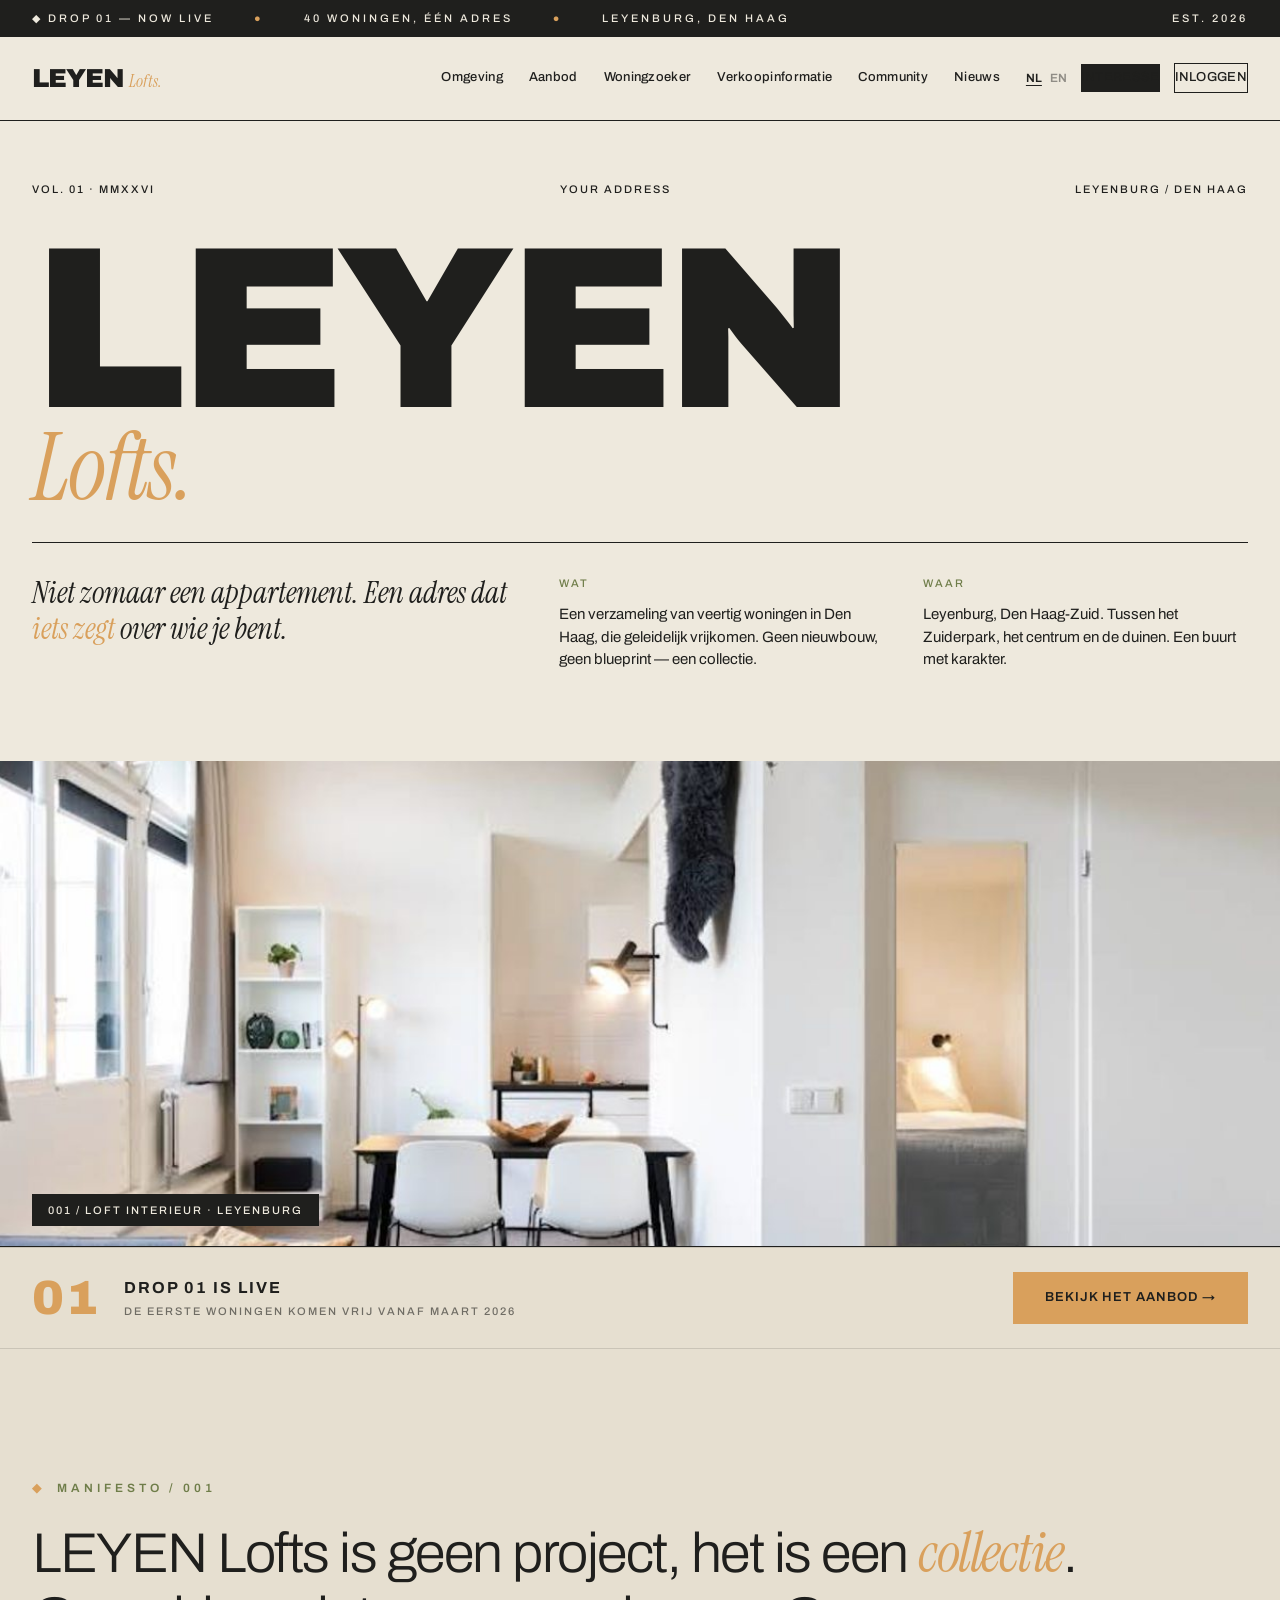
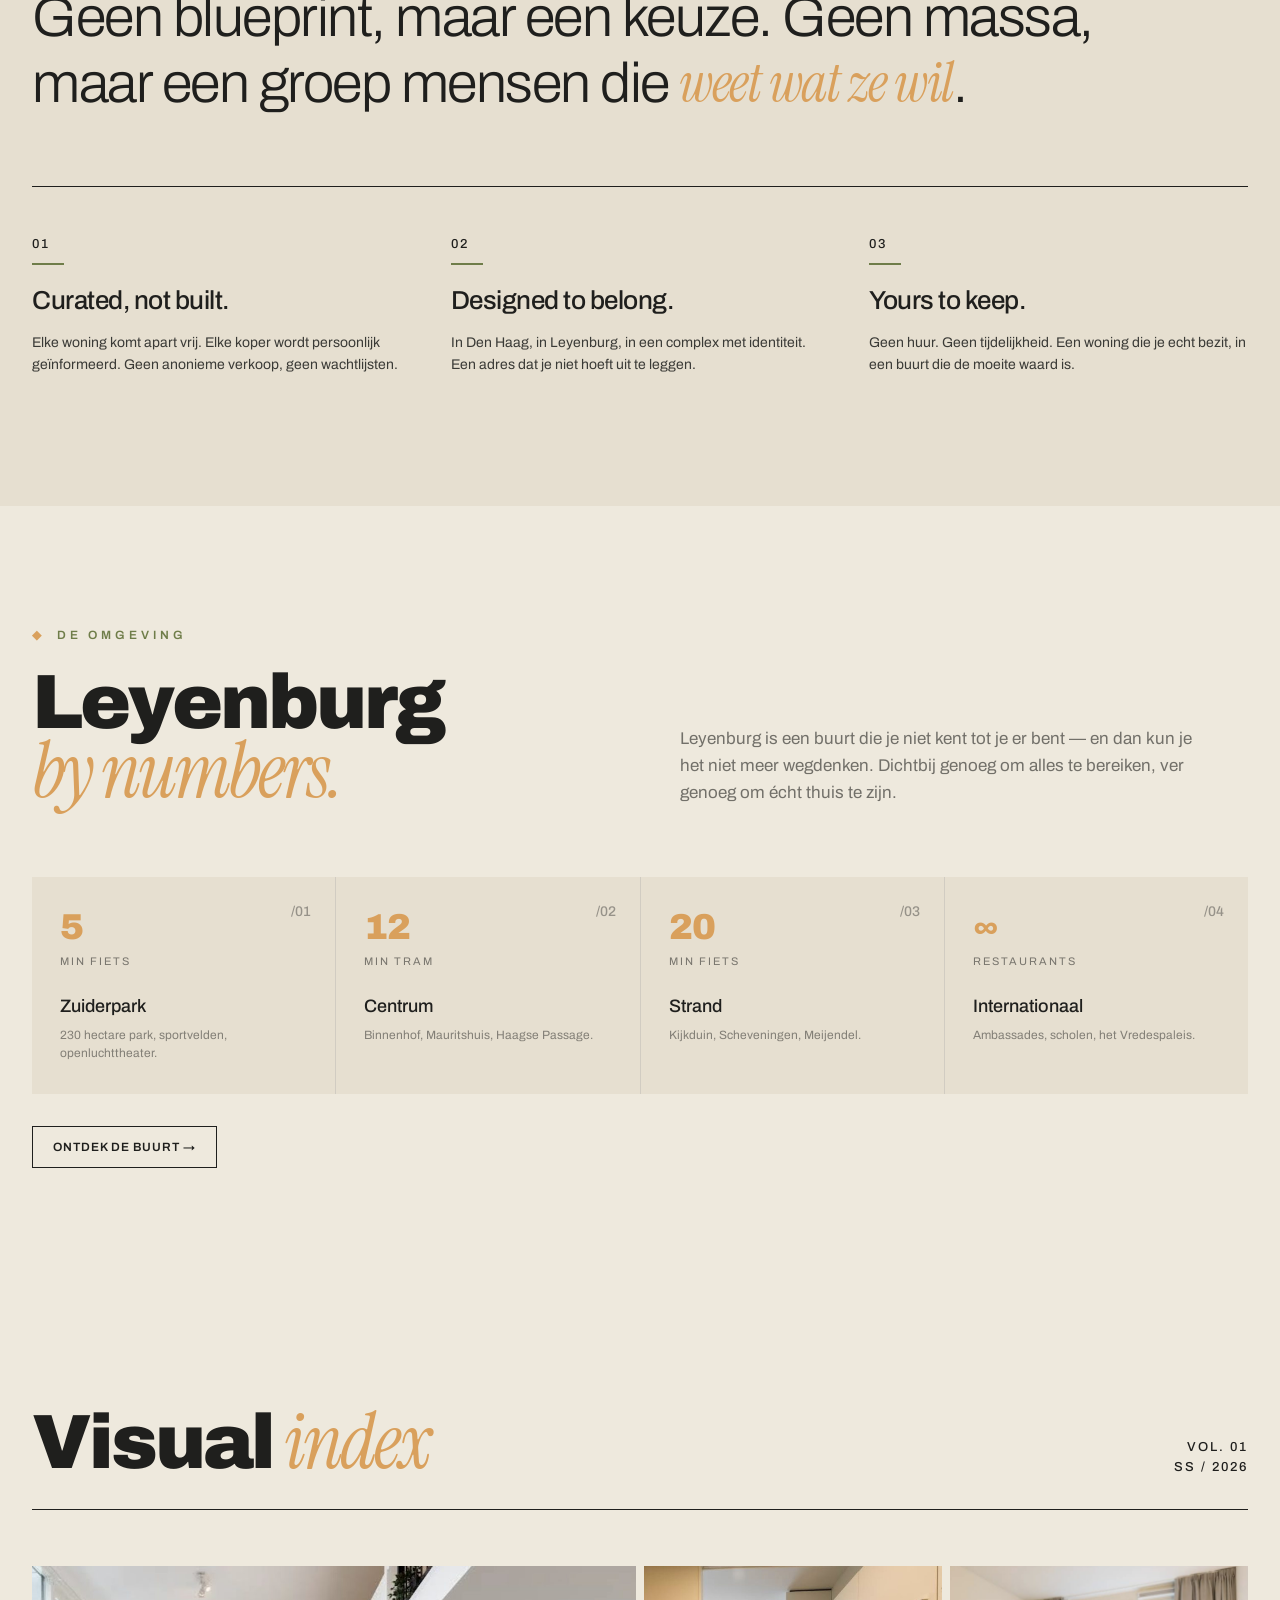
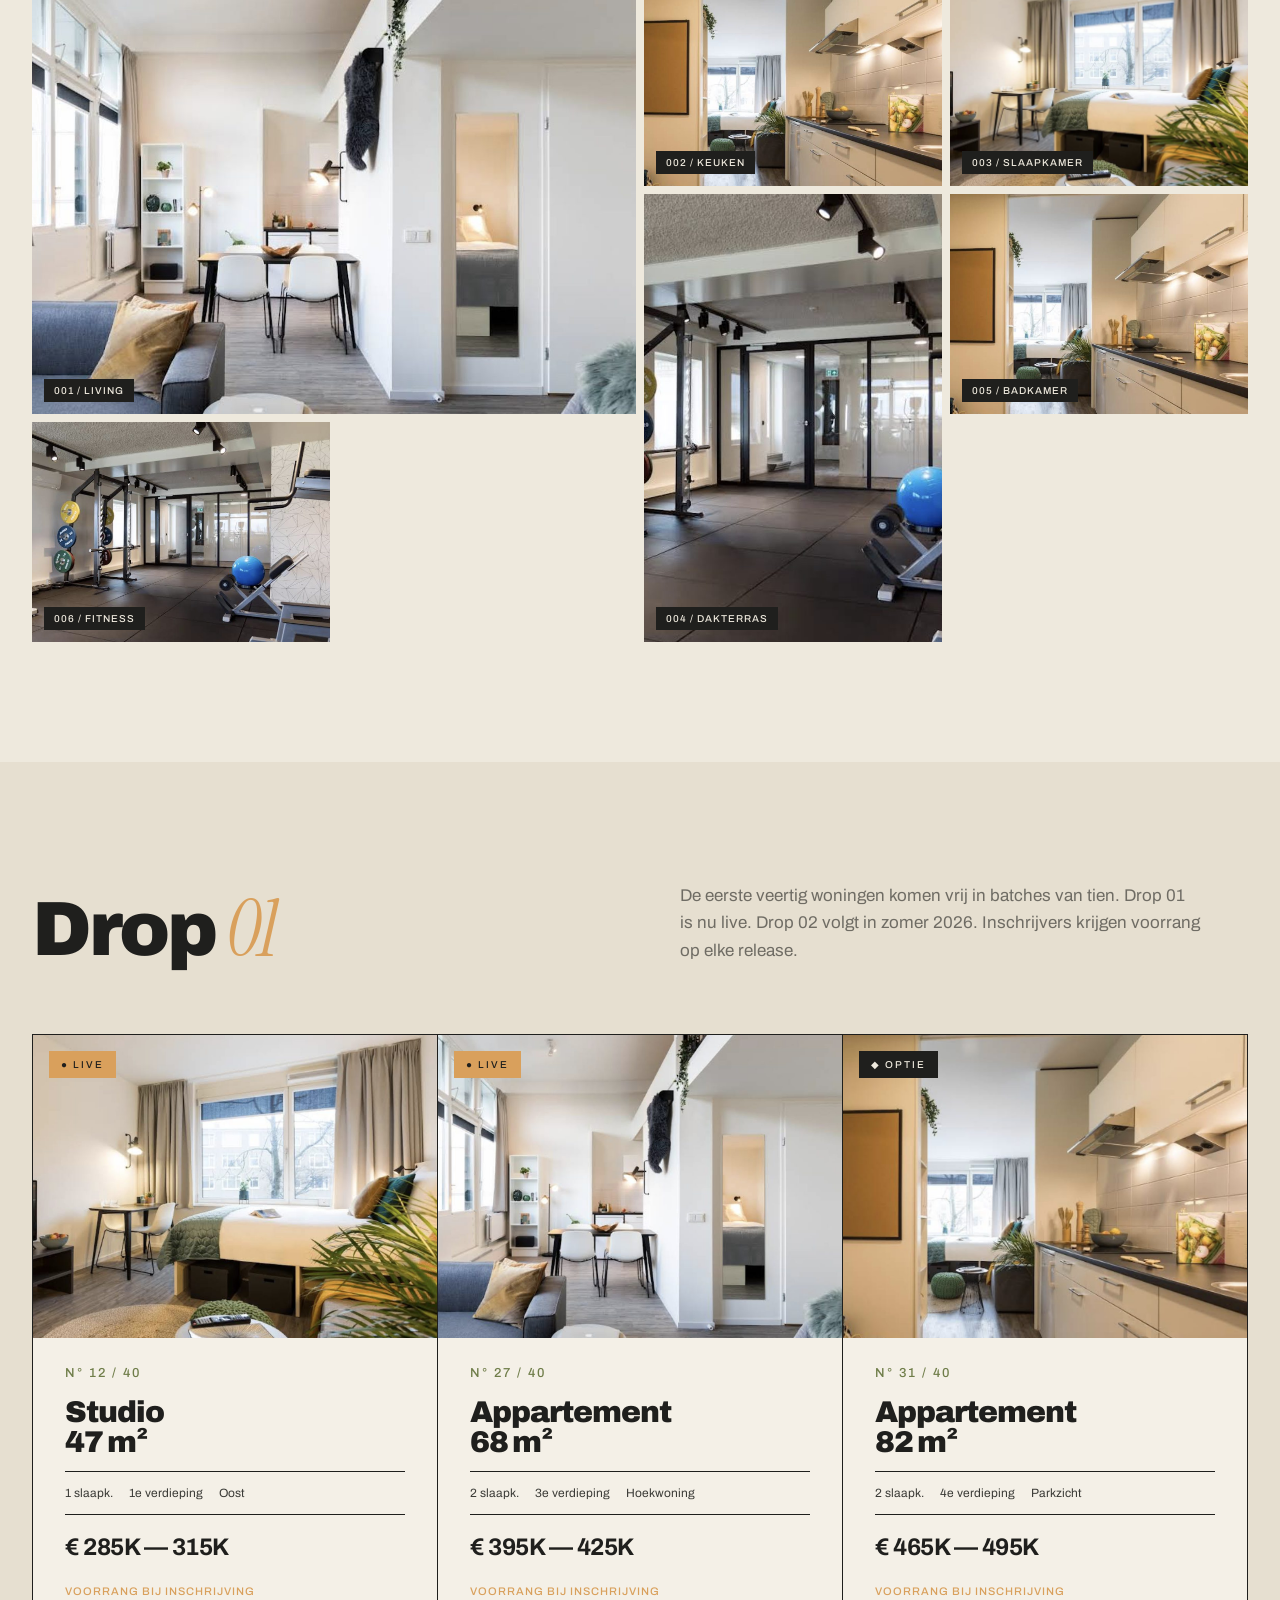
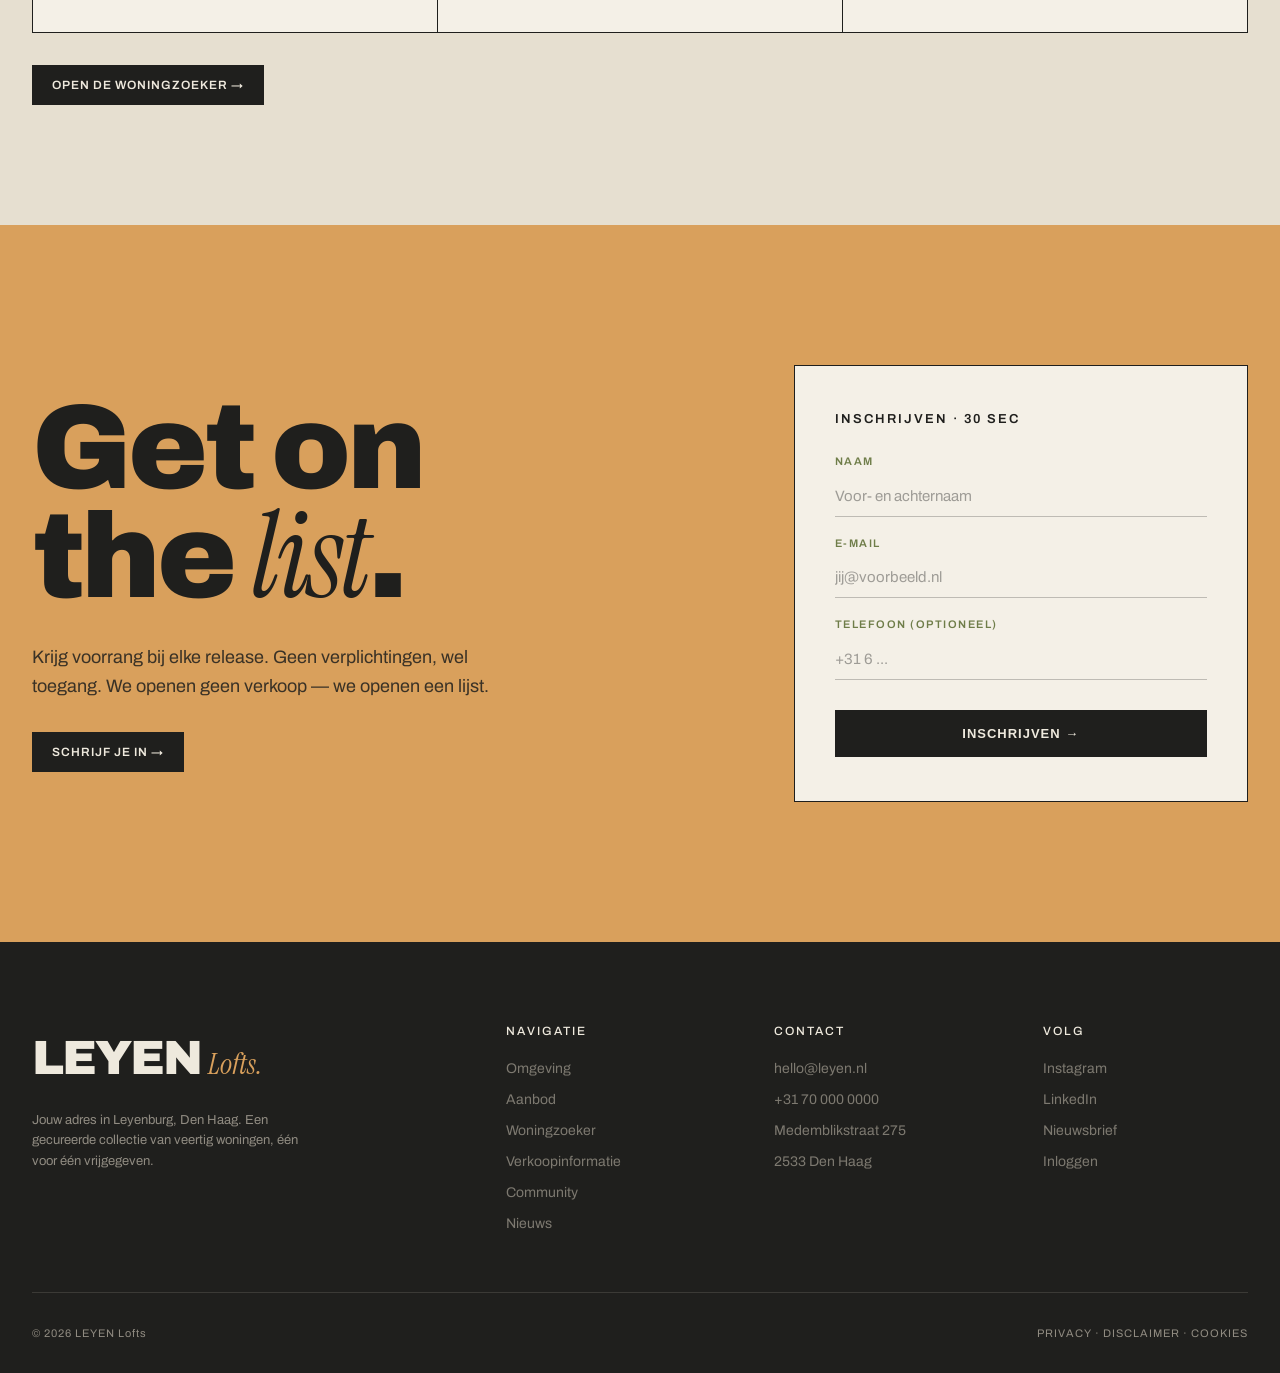
==== index.html @ c1970852 "Bouw LEYEN Lofts site: aparte pagina's + nieuwe menubalk - Menubalk: Omgeving, Aanbod, Woningzoeker," ====
<!DOCTYPE html>
<html lang="nl">
<head>
<meta charset="UTF-8">
<meta name="viewport" content="width=device-width, initial-scale=1.0">
<title>LEYEN Lofts — Your Address · Leyenburg, Den Haag</title>
<meta name="description" content="LEYEN Lofts — een gecureerde collectie van veertig woningen in Leyenburg, Den Haag. Drop voor drop vrijgegeven. Schrijf je in voor voorrang.">
<link rel="preconnect" href="https://fonts.googleapis.com">
<link rel="preconnect" href="https://fonts.gstatic.com" crossorigin>
<link href="https://fonts.googleapis.com/css2?family=Archivo:wght@300;400;500;700;900&family=Instrument+Serif:ital@0;1&display=swap" rel="stylesheet">
<link rel="stylesheet" href="assets/style.css">
</head>
<body>

<div class="ticker">
  <div class="ticker-marquee">
    <span>◆ DROP 01 — NOW LIVE</span>
    <span class="ticker-dot">●</span>
    <span>40 WONINGEN, ÉÉN ADRES</span>
    <span class="ticker-dot">●</span>
    <span>LEYENBURG, DEN HAAG</span>
  </div>
  <div class="ticker-marquee">
    <span>EST. 2026</span>
  </div>
</div>

<nav>
  <a class="logo" href="index.html">LEYEN<span class="logo-lofts">Lofts.</span></a>
  <button class="nav-toggle" aria-label="Menu openen"><span></span><span></span><span></span></button>
  <div class="nav-links">
    <a href="omgeving.html" data-page="omgeving.html">Omgeving</a>
    <a href="aanbod.html" data-page="aanbod.html">Aanbod</a>
    <a href="woningzoeker.html" data-page="woningzoeker.html">Woningzoeker</a>
    <a href="verkoopinformatie.html" data-page="verkoopinformatie.html">Verkoopinformatie</a>
    <a href="community.html" data-page="community.html">Community</a>
    <a href="nieuws.html" data-page="nieuws.html">Nieuws</a>
    <div class="nav-actions">
      <div class="lang"><span class="active">NL</span><span>EN</span></div>
      <a class="cta-nav" href="interesse.html">Interesse</a>
      <a class="btn-outline" href="inloggen.html">Inloggen</a>
    </div>
  </div>
</nav>

<section class="hero">
  <div class="hero-meta-top">
    <span>VOL. 01 · MMXXVI</span>
    <span>YOUR ADDRESS</span>
    <span>LEYENBURG / DEN HAAG</span>
  </div>
  <h1 class="hero-title">LEYEN<span class="hero-lofts">Lofts.</span></h1>
  <div class="hero-bottom">
    <div class="hero-statement">
      Niet zomaar een appartement. Een adres dat <em>iets zegt</em> over wie je bent.
    </div>
    <div class="hero-info">
      <h4>Wat</h4>
      <p>Een verzameling van veertig woningen in Den Haag, die geleidelijk vrijkomen. Geen nieuwbouw, geen blueprint — een collectie.</p>
    </div>
    <div class="hero-info">
      <h4>Waar</h4>
      <p>Leyenburg, Den Haag-Zuid. Tussen het Zuiderpark, het centrum en de duinen. Een buurt met karakter.</p>
    </div>
  </div>
</section>

<div class="hero-strip img-living">
  <div class="hero-strip-label">001 / Loft interieur · Leyenburg</div>
</div>

<div class="release-bar">
  <div class="release-bar-left">
    <div class="release-num">01</div>
    <div class="release-text">
      <strong>Drop 01 is live</strong>
      <span>De eerste woningen komen vrij vanaf maart 2026</span>
    </div>
  </div>
  <a class="btn-rust" href="aanbod.html">Bekijk het aanbod →</a>
</div>

<section class="manifesto" id="manifesto">
  <div class="eyebrow">Manifesto / 001</div>
  <h2 class="manifesto-text">
    LEYEN Lofts is geen project, het is een <em>collectie</em>. Geen blueprint, maar een keuze. Geen massa, maar een groep mensen die <em>weet wat ze wil</em>.
  </h2>
  <div class="manifesto-pillars">
    <div>
      <div class="pillar-num">01</div>
      <h3 class="pillar-title">Curated, not built.</h3>
      <p class="pillar-desc">Elke woning komt apart vrij. Elke koper wordt persoonlijk geïnformeerd. Geen anonieme verkoop, geen wachtlijsten.</p>
    </div>
    <div>
      <div class="pillar-num">02</div>
      <h3 class="pillar-title">Designed to belong.</h3>
      <p class="pillar-desc">In Den Haag, in Leyenburg, in een complex met identiteit. Een adres dat je niet hoeft uit te leggen.</p>
    </div>
    <div>
      <div class="pillar-num">03</div>
      <h3 class="pillar-title">Yours to keep.</h3>
      <p class="pillar-desc">Geen huur. Geen tijdelijkheid. Een woning die je echt bezit, in een buurt die de moeite waard is.</p>
    </div>
  </div>
</section>

<section class="section section-sand" id="omgeving-teaser">
  <div class="section-header-2">
    <div>
      <div class="eyebrow">De omgeving</div>
      <h2 class="section-title">Leyenburg<br><em>by numbers.</em></h2>
    </div>
    <p class="lead">
      Leyenburg is een buurt die je niet kent tot je er bent — en dan kun je het niet meer wegdenken. Dichtbij genoeg om alles te bereiken, ver genoeg om écht thuis te zijn.
    </p>
  </div>
  <div class="map-grid">
    <div class="map-cell">
      <div class="map-cell-num">/01</div>
      <div class="map-cell-dist">5</div>
      <div class="map-cell-unit">min fiets</div>
      <div class="map-cell-title">Zuiderpark</div>
      <div class="map-cell-desc">230 hectare park, sportvelden, openluchttheater.</div>
    </div>
    <div class="map-cell">
      <div class="map-cell-num">/02</div>
      <div class="map-cell-dist">12</div>
      <div class="map-cell-unit">min tram</div>
      <div class="map-cell-title">Centrum</div>
      <div class="map-cell-desc">Binnenhof, Mauritshuis, Haagse Passage.</div>
    </div>
    <div class="map-cell">
      <div class="map-cell-num">/03</div>
      <div class="map-cell-dist">20</div>
      <div class="map-cell-unit">min fiets</div>
      <div class="map-cell-title">Strand</div>
      <div class="map-cell-desc">Kijkduin, Scheveningen, Meijendel.</div>
    </div>
    <div class="map-cell">
      <div class="map-cell-num">/04</div>
      <div class="map-cell-dist">∞</div>
      <div class="map-cell-unit">restaurants</div>
      <div class="map-cell-title">Internationaal</div>
      <div class="map-cell-desc">Ambassades, scholen, het Vredespaleis.</div>
    </div>
  </div>
  <p style="margin-top:32px;"><a class="btn-outline" href="omgeving.html">Ontdek de buurt →</a></p>
</section>

<section class="section section-sand" id="gallery">
  <div class="gallery-header">
    <h2 class="section-title">Visual <em>index</em></h2>
    <div class="gallery-meta">VOL. 01<br>SS / 2026</div>
  </div>
  <div class="gallery-grid">
    <div class="gallery-item large-h img-living">
      <div class="gallery-item-label">001 / living</div>
    </div>
    <div class="gallery-item img-kitchen">
      <div class="gallery-item-label">002 / keuken</div>
    </div>
    <div class="gallery-item img-bedroom">
      <div class="gallery-item-label">003 / slaapkamer</div>
    </div>
    <div class="gallery-item large-v img-rooftop">
      <div class="gallery-item-label">004 / dakterras</div>
    </div>
    <div class="gallery-item img-bathroom">
      <div class="gallery-item-label">005 / badkamer</div>
    </div>
    <div class="gallery-item img-gym">
      <div class="gallery-item-label">006 / fitness</div>
    </div>
  </div>
</section>

<section class="section section-bone" id="aanbod-teaser">
  <div class="section-header-2">
    <h2 class="section-title">Drop <em>01</em></h2>
    <p class="lead">
      De eerste veertig woningen komen vrij in batches van tien. Drop 01 is nu live. Drop 02 volgt in zomer 2026. Inschrijvers krijgen voorrang op elke release.
    </p>
  </div>
  <div class="drops-grid">
    <a class="drop-card" href="aanbod.html">
      <div class="drop-image img-studio">
        <div class="drop-badge live">● LIVE</div>
      </div>
      <div class="drop-num">N° 12 / 40</div>
      <h3 class="drop-title">Studio<br>47 m²</h3>
      <div class="drop-meta">
        <span>1 slaapk.</span>
        <span>1e verdieping</span>
        <span>Oost</span>
      </div>
      <div class="drop-price">€ 285K — 315K</div>
      <div class="drop-price-note">Voorrang bij inschrijving</div>
    </a>
    <a class="drop-card" href="aanbod.html">
      <div class="drop-image img-living2">
        <div class="drop-badge live">● LIVE</div>
      </div>
      <div class="drop-num">N° 27 / 40</div>
      <h3 class="drop-title">Appartement<br>68 m²</h3>
      <div class="drop-meta">
        <span>2 slaapk.</span>
        <span>3e verdieping</span>
        <span>Hoekwoning</span>
      </div>
      <div class="drop-price">€ 395K — 425K</div>
      <div class="drop-price-note">Voorrang bij inschrijving</div>
    </a>
    <a class="drop-card" href="aanbod.html">
      <div class="drop-image img-kitchen">
        <div class="drop-badge">◆ OPTIE</div>
      </div>
      <div class="drop-num">N° 31 / 40</div>
      <h3 class="drop-title">Appartement<br>82 m²</h3>
      <div class="drop-meta">
        <span>2 slaapk.</span>
        <span>4e verdieping</span>
        <span>Parkzicht</span>
      </div>
      <div class="drop-price">€ 465K — 495K</div>
      <div class="drop-price-note">Voorrang bij inschrijving</div>
    </a>
  </div>
  <p style="margin-top:32px;"><a class="btn-ink" href="woningzoeker.html">Open de woningzoeker →</a></p>
</section>

<section class="cta-section" id="interesse">
  <div class="cta-grid">
    <div>
      <h2>Get on<br>the <em>list</em>.</h2>
      <p>Krijg voorrang bij elke release. Geen verplichtingen, wel toegang. We openen geen verkoop — we openen een lijst.</p>
      <a class="btn-ink" href="interesse.html">Schrijf je in →</a>
    </div>
    <div class="form-card">
      <h3>Inschrijven · 30 sec</h3>
      <form data-demo data-success="Bedankt — je staat op de lijst. We nemen contact op bij de eerstvolgende drop.">
        <div class="field"><label>Naam</label><input type="text" placeholder="Voor- en achternaam" required></div>
        <div class="field"><label>E-mail</label><input type="email" placeholder="jij@voorbeeld.nl" required></div>
        <div class="field"><label>Telefoon (optioneel)</label><input type="tel" placeholder="+31 6 ..."></div>
        <button type="submit">Inschrijven →</button>
        <div class="form-msg"></div>
      </form>
    </div>
  </div>
</section>

<footer>
  <div class="footer-grid">
    <div>
      <a class="footer-logo" href="index.html">LEYEN<span class="footer-lofts">Lofts.</span></a>
      <p class="footer-tagline">Jouw adres in Leyenburg, Den Haag. Een gecureerde collectie van veertig woningen, één voor één vrijgegeven.</p>
    </div>
    <div class="footer-col">
      <h4>Navigatie</h4>
      <a href="omgeving.html">Omgeving</a>
      <a href="aanbod.html">Aanbod</a>
      <a href="woningzoeker.html">Woningzoeker</a>
      <a href="verkoopinformatie.html">Verkoopinformatie</a>
      <a href="community.html">Community</a>
      <a href="nieuws.html">Nieuws</a>
    </div>
    <div class="footer-col">
      <h4>Contact</h4>
      <a href="mailto:hello@leyen.nl">hello@leyen.nl</a>
      <a href="tel:+31700000000">+31 70 000 0000</a>
      <a href="#">Medemblikstraat 275</a>
      <a href="#">2533 Den Haag</a>
    </div>
    <div class="footer-col">
      <h4>Volg</h4>
      <a href="#">Instagram</a>
      <a href="#">LinkedIn</a>
      <a href="interesse.html">Nieuwsbrief</a>
      <a href="inloggen.html">Inloggen</a>
    </div>
  </div>
  <div class="footer-bottom">
    <span>© 2026 LEYEN Lofts</span>
    <span>PRIVACY · DISCLAIMER · COOKIES</span>
  </div>
</footer>

<script src="assets/script.js"></script>
</body>
</html>
---- assets/style.css ----
/* =========================================================
   LEYEN Lofts — Huisstijl / Design System
   Editorial property brand · Den Haag, Leyenburg
   ========================================================= */

:root {
  --sand: #EEE9DD;        /* gebroken wit, hoofd-achtergrond */
  --sand-deep: #DCD4C4;
  --bone: #E6DFD0;        /* warm gebroken wit, afwisselende secties */
  --ink: #1F1F1D;
  --ink-soft: #3A3A36;
  --panel: #F4F0E7;       /* lichtste, kaarten */
  --line: rgba(31, 31, 29, 0.14);
  --line-light: rgba(220, 212, 196, 0.15);
  --muted: rgba(31, 31, 29, 0.60);
  --ochre: #8B7A5C;
  --rust: #D9A05C;        /* Anchor oranje */
  --green: #6F7D49;       /* extra kleur voor diepte */
  --display: 'Archivo', sans-serif;
  --serif: 'Instrument Serif', Georgia, serif;

  /* Foto's — echte bestanden, gedeeld over alle pagina's */
  --p-living: url('img/living.jpg');
  --p-kitchen: url('img/kitchen.jpg');
  --p-bed: url('img/bed.jpg');
  --p-gym: url('img/gym.jpg');
  --p-facade: url('img/facade.jpg');
  --p-rooftop: url('img/rooftop.jpg');
  --p-bathroom: url('img/bathroom.jpg');
  --p-studio: url('img/studio.jpg');
  --p-living2: url('img/living2.jpg');
}

/* Foto-helpers (semantisch benoemd → 1 plek om te wisselen) */
.img-living { background-image: var(--p-living); }
.img-kitchen { background-image: var(--p-kitchen); }
.img-bed, .img-bedroom { background-image: var(--p-bed); }
.img-gym { background-image: var(--p-gym); }
.img-facade { background-image: var(--p-facade); }
.img-rooftop { background-image: var(--p-rooftop); }
.img-bathroom { background-image: var(--p-bathroom); }
.img-studio { background-image: var(--p-studio); }
.img-living2 { background-image: var(--p-living2); }

* { margin: 0; padding: 0; box-sizing: border-box; }

html { scroll-behavior: smooth; }

body {
  font-family: var(--display);
  background: var(--sand);
  color: var(--ink);
  font-weight: 400;
  line-height: 1.5;
  -webkit-font-smoothing: antialiased;
}

img { max-width: 100%; display: block; }
a { color: inherit; }

.wrap { max-width: 1440px; margin: 0 auto; }

/* Lofts. accent in serif italic roest */
.logo-lofts { font-family: var(--serif); font-style: italic; font-weight: 400; color: var(--rust); font-size: 0.66em; margin-left: 5px; letter-spacing: 0; }
.hero-lofts { display: block; font-family: var(--serif); font-style: italic; font-weight: 400; color: var(--rust); font-size: 0.40em; letter-spacing: -2px; line-height: 0.9; margin-top: -0.02em; }
.footer-lofts { font-family: var(--serif); font-style: italic; font-weight: 400; color: var(--rust); font-size: 0.6em; margin-left: 7px; letter-spacing: 0; }

/* =========================================================
   TICKER
   ========================================================= */
.ticker {
  background: var(--ink); color: var(--sand);
  padding: 10px 32px; font-size: 11px; letter-spacing: 3px;
  display: flex; justify-content: space-between; text-transform: uppercase; font-weight: 500;
}
.ticker-marquee { display: flex; gap: 40px; }
.ticker-marquee span { white-space: nowrap; }
.ticker-dot { color: var(--rust); }

/* =========================================================
   NAV
   ========================================================= */
nav {
  background: var(--sand); padding: 22px 32px;
  display: flex; justify-content: space-between; align-items: center;
  border-bottom: 1px solid var(--ink);
  position: sticky; top: 0; z-index: 100;
}
.logo { font-family: var(--display); font-size: 26px; font-weight: 900; letter-spacing: -1px; text-decoration: none; color: var(--ink); }
.nav-links { display: flex; gap: 26px; align-items: center; }
.nav-links a { color: var(--ink); text-decoration: none; font-size: 13px; font-weight: 500; letter-spacing: 0.3px; position: relative; padding: 4px 0; }
.nav-links a:hover { color: var(--rust); }
.nav-links a.active { color: var(--rust); }
.nav-links a.active::after { content: ''; position: absolute; left: 0; right: 0; bottom: -2px; height: 2px; background: var(--rust); }

.nav-actions { display: flex; gap: 14px; align-items: center; }
.lang { display: flex; gap: 8px; font-size: 12px; font-weight: 600; }
.lang span { cursor: pointer; opacity: 0.45; }
.lang span.active { opacity: 1; text-decoration: underline; text-underline-offset: 3px; }

.btn-ink, .cta-nav {
  background: var(--ink); color: var(--sand);
  padding: 11px 20px; font-size: 12px; font-weight: 600;
  border: none; cursor: pointer; letter-spacing: 1px; text-transform: uppercase;
  text-decoration: none; display: inline-block; transition: background 0.25s, color 0.25s;
}
.btn-ink:hover, .cta-nav:hover { background: var(--rust); color: var(--ink); }
.btn-outline {
  background: transparent; color: var(--ink);
  padding: 11px 20px; font-size: 12px; font-weight: 600;
  border: 1px solid var(--ink); cursor: pointer; letter-spacing: 1px; text-transform: uppercase;
  text-decoration: none; display: inline-block; transition: all 0.25s;
}
.btn-outline:hover { background: var(--ink); color: var(--sand); }
.btn-rust {
  background: var(--rust); color: var(--ink);
  padding: 16px 32px; font-size: 13px; font-weight: 600;
  border: none; cursor: pointer; letter-spacing: 1px; text-transform: uppercase;
  text-decoration: none; display: inline-block; transition: all 0.25s;
}
.btn-rust:hover { background: var(--ink); color: var(--rust); }

/* hamburger */
.nav-toggle { display: none; background: none; border: none; cursor: pointer; flex-direction: column; gap: 5px; padding: 6px; }
.nav-toggle span { width: 24px; height: 2px; background: var(--ink); display: block; transition: 0.3s; }

/* =========================================================
   PAGE HERO (binnenpagina's)
   ========================================================= */
.page-hero {
  background: var(--sand); padding: 80px 32px 64px;
  border-bottom: 1px solid var(--ink);
}
.page-hero-meta {
  display: flex; gap: 24px; flex-wrap: wrap;
  font-size: 11px; letter-spacing: 2px; text-transform: uppercase;
  margin-bottom: 28px; font-weight: 500; color: var(--green);
}
.page-hero h1 {
  font-family: var(--display); font-weight: 900;
  font-size: clamp(56px, 9vw, 132px); line-height: 0.88; letter-spacing: -3px;
}
.page-hero h1 em { font-family: var(--serif); font-style: italic; font-weight: 400; color: var(--rust); letter-spacing: -1px; }
.page-hero-intro {
  font-family: var(--serif); font-size: clamp(20px, 2.6vw, 30px); font-style: italic;
  line-height: 1.3; max-width: 640px; margin-top: 28px; color: var(--ink-soft);
}

/* Section helpers */
.section { padding: 120px 32px; }
.section-sand { background: var(--sand); }
.section-bone { background: var(--bone); }
.section-ink { background: var(--ink); color: var(--sand); }
.section-rust { background: var(--rust); color: var(--ink); }
.eyebrow {
  font-size: 12px; letter-spacing: 4px; text-transform: uppercase;
  margin-bottom: 24px; font-weight: 600; color: var(--green);
}
.eyebrow::before { content: '◆'; color: var(--rust); margin-right: 12px; }
.section-title {
  font-family: var(--display); font-size: clamp(44px, 6vw, 88px); font-weight: 900;
  line-height: 0.9; letter-spacing: -3px;
}
.section-title em { font-family: var(--serif); font-style: italic; font-weight: 400; color: var(--rust); }
.lead { font-size: 17px; line-height: 1.6; color: var(--muted); max-width: 520px; }

/* =========================================================
   HERO — Home editorial
   ========================================================= */
.hero { background: var(--sand); padding: 60px 32px 90px; position: relative; }
.hero-meta-top {
  display: flex; justify-content: space-between; flex-wrap: wrap; gap: 12px;
  font-size: 11px; letter-spacing: 2px; text-transform: uppercase;
  margin-bottom: 36px; font-weight: 500;
}
.hero-title { font-family: var(--display); font-weight: 900; font-size: clamp(96px, 18vw, 280px); line-height: 0.85; letter-spacing: -8px; margin-bottom: 32px; }
.hero-bottom { display: grid; grid-template-columns: 1.5fr 1fr 1fr; gap: 40px; border-top: 1px solid var(--ink); padding-top: 32px; }
.hero-statement { font-family: var(--serif); font-size: 30px; font-style: italic; line-height: 1.2; max-width: 480px; font-weight: 400; }
.hero-statement em { color: var(--rust); }
.hero-info h4 { font-size: 11px; letter-spacing: 2px; text-transform: uppercase; margin-bottom: 12px; font-weight: 500; color: var(--green); }
.hero-info p { font-size: 15px; line-height: 1.5; }

/* full-bleed hero image strip */
.hero-strip { height: clamp(280px, 38vw, 520px); background-size: cover; background-position: center; position: relative; border-bottom: 1px solid var(--ink); }
.hero-strip-label { position: absolute; bottom: 20px; left: 32px; background: var(--ink); color: var(--sand); padding: 8px 16px; font-size: 11px; letter-spacing: 2px; text-transform: uppercase; font-weight: 500; }

/* =========================================================
   RELEASE BAR
   ========================================================= */
.release-bar {
  background: var(--bone); color: var(--ink);
  padding: 24px 32px; display: flex; justify-content: space-between; align-items: center; gap: 24px;
  border-top: 1px solid var(--line); border-bottom: 1px solid var(--line); flex-wrap: wrap;
}
.release-bar-left { display: flex; gap: 24px; align-items: center; font-size: 12px; letter-spacing: 2px; text-transform: uppercase; font-weight: 500; }
.release-num { font-family: var(--display); font-size: 48px; font-weight: 900; line-height: 1; color: var(--rust); }
.release-text strong { display: block; font-size: 16px; margin-bottom: 2px; }
.release-text span { color: var(--muted); font-size: 11px; }

/* =========================================================
   MANIFESTO
   ========================================================= */
.manifesto { background: var(--bone); padding: 130px 32px; }
.manifesto-text { font-family: var(--display); font-weight: 300; font-size: clamp(32px, 4.4vw, 56px); line-height: 1.15; letter-spacing: -1.5px; max-width: 1100px; margin-bottom: 48px; }
.manifesto-text em { font-family: var(--serif); font-style: italic; font-weight: 400; color: var(--rust); }
.manifesto-pillars { display: grid; grid-template-columns: repeat(3, 1fr); gap: 40px; margin-top: 70px; border-top: 1px solid var(--ink); padding-top: 48px; }
.pillar-num { font-family: var(--display); font-size: 13px; font-weight: 500; letter-spacing: 2px; margin-bottom: 16px; }
.pillar-num::after { content: ''; display: block; width: 32px; height: 2px; background: var(--green); margin-top: 8px; }
.pillar-title { font-family: var(--display); font-size: 26px; font-weight: 500; margin-bottom: 12px; letter-spacing: -0.5px; }
.pillar-desc { font-size: 14px; line-height: 1.6; color: var(--ink-soft); }

/* =========================================================
   OMGEVING — map grid
   ========================================================= */
.section-header-2 { display: grid; grid-template-columns: 1fr 1fr; gap: 80px; margin-bottom: 70px; align-items: end; }
.map-grid { display: grid; grid-template-columns: repeat(4, 1fr); gap: 1px; background: var(--line); }
.map-cell { background: var(--bone); padding: 32px 28px; min-height: 200px; position: relative; transition: background 0.3s; }
.map-cell:hover { background: var(--panel); }
.map-cell-num { position: absolute; top: 24px; right: 24px; font-family: var(--display); font-size: 14px; font-weight: 500; color: rgba(31, 31, 29, 0.4); }
.map-cell-dist { font-family: var(--display); font-size: 36px; font-weight: 900; color: var(--rust); letter-spacing: -1px; line-height: 1; margin-bottom: 8px; }
.map-cell-unit { font-size: 11px; letter-spacing: 2px; text-transform: uppercase; color: rgba(31, 31, 29, 0.55); margin-bottom: 24px; }
.map-cell-title { font-family: var(--display); font-size: 18px; font-weight: 500; margin-bottom: 6px; color: var(--ink); }
.map-cell-desc { font-size: 12px; color: rgba(31, 31, 29, 0.5); line-height: 1.5; }

/* =========================================================
   GALLERY
   ========================================================= */
.gallery-header { display: flex; justify-content: space-between; align-items: end; margin-bottom: 56px; border-bottom: 1px solid var(--ink); padding-bottom: 32px; gap: 24px; flex-wrap: wrap; }
.gallery-meta { font-size: 13px; letter-spacing: 2px; text-transform: uppercase; font-weight: 500; text-align: right; }
.gallery-grid { display: grid; grid-template-columns: 1fr 1fr 1fr 1fr; gap: 8px; grid-auto-rows: 220px; }
.gallery-item { background-size: cover; background-position: center; position: relative; background-color: var(--sand-deep); }
.gallery-item.large-h { grid-column: span 2; grid-row: span 2; }
.gallery-item.large-v { grid-row: span 2; }
.gallery-item-label { position: absolute; bottom: 12px; left: 12px; background: var(--ink); color: var(--sand); padding: 4px 10px; font-size: 10px; letter-spacing: 1px; text-transform: uppercase; font-weight: 500; }
.g1 { background-image: var(--p-living); }
.g2 { background-image: var(--p-kitchen); }
.g3 { background-image: var(--p-bed); }
.g4 { background-image: var(--p-gym); }
.g5 { background-image: var(--p-living); }
.g6 { background-image: var(--p-kitchen); }

/* =========================================================
   AANBOD / DROPS — woningkaarten
   ========================================================= */
.drops-grid { display: grid; grid-template-columns: repeat(3, 1fr); gap: 1px; background: var(--ink); border: 1px solid var(--ink); }
.drop-card { background: var(--panel); padding: 32px; display: flex; flex-direction: column; gap: 14px; transition: background 0.3s; text-decoration: none; color: var(--ink); }
.drop-card:hover { background: var(--bone); }
.drop-image { aspect-ratio: 4/3; margin: -32px -32px 0; background-size: cover; background-position: center; position: relative; background-color: var(--sand-deep); }
.drop-image.img-living { background-image: var(--p-living); }
.drop-image.img-kitchen { background-image: var(--p-kitchen); }
.drop-image.img-bed { background-image: var(--p-bed); }
.drop-image.img-gym { background-image: var(--p-gym); }
.drop-badge { position: absolute; top: 16px; left: 16px; background: var(--ink); color: var(--sand); padding: 6px 12px; font-size: 10px; letter-spacing: 2px; text-transform: uppercase; font-weight: 500; }
.drop-badge.live { background: var(--rust); color: var(--ink); }
.drop-badge.sold { background: var(--green); color: var(--sand); }
.drop-num { font-family: var(--display); font-size: 13px; font-weight: 500; letter-spacing: 2px; color: var(--green); padding-top: 12px; }
.drop-title { font-family: var(--display); font-size: 30px; font-weight: 900; letter-spacing: -1px; line-height: 1; }
.drop-meta { display: flex; gap: 16px; flex-wrap: wrap; font-size: 12px; color: var(--ink-soft); padding: 12px 0; border-top: 1px solid var(--ink); border-bottom: 1px solid var(--ink); }
.drop-price { font-family: var(--display); font-size: 24px; font-weight: 700; letter-spacing: -0.5px; }
.drop-price-note { font-size: 11px; color: var(--rust); letter-spacing: 1px; text-transform: uppercase; font-weight: 500; margin-top: 4px; }

/* =========================================================
   WONINGZOEKER — filter
   ========================================================= */
.finder-layout { display: grid; grid-template-columns: 300px 1fr; gap: 48px; align-items: start; }
.filter-panel { background: var(--panel); border: 1px solid var(--ink); padding: 28px; position: sticky; top: 96px; }
.filter-panel h3 { font-size: 12px; letter-spacing: 2px; text-transform: uppercase; font-weight: 600; margin-bottom: 24px; padding-bottom: 16px; border-bottom: 1px solid var(--ink); }
.filter-group { margin-bottom: 24px; }
.filter-group > label { display: block; font-size: 11px; letter-spacing: 2px; text-transform: uppercase; font-weight: 600; color: var(--green); margin-bottom: 12px; }
.chip-row { display: flex; flex-wrap: wrap; gap: 8px; }
.chip { font-size: 12px; padding: 8px 14px; border: 1px solid var(--line); background: transparent; cursor: pointer; font-family: var(--display); font-weight: 500; transition: all 0.2s; user-select: none; }
.chip:hover { border-color: var(--ink); }
.chip.active { background: var(--ink); color: var(--sand); border-color: var(--ink); }
.filter-range { width: 100%; }
.filter-range output { display: inline-block; font-weight: 700; }
.filter-reset { background: none; border: none; color: var(--rust); font-family: var(--display); font-weight: 600; font-size: 12px; letter-spacing: 1px; text-transform: uppercase; cursor: pointer; padding: 0; }
.finder-count { font-size: 13px; letter-spacing: 1px; text-transform: uppercase; font-weight: 600; margin-bottom: 24px; color: var(--muted); }
.finder-count strong { color: var(--rust); }

/* =========================================================
   VERKOOPINFORMATIE — proces & faq
   ========================================================= */
.steps { display: grid; grid-template-columns: repeat(4, 1fr); gap: 1px; background: var(--line); border: 1px solid var(--line); }
.step { background: var(--panel); padding: 36px 28px; }
.step-num { font-family: var(--display); font-size: 48px; font-weight: 900; color: var(--rust); line-height: 1; letter-spacing: -2px; margin-bottom: 18px; }
.step h4 { font-size: 19px; font-weight: 500; margin-bottom: 10px; letter-spacing: -0.3px; }
.step p { font-size: 14px; line-height: 1.6; color: var(--ink-soft); }

.price-table { width: 100%; border-collapse: collapse; }
.price-table th, .price-table td { text-align: left; padding: 18px 20px; border-bottom: 1px solid var(--line); font-size: 15px; }
.price-table th { font-size: 11px; letter-spacing: 2px; text-transform: uppercase; color: var(--green); font-weight: 600; }
.price-table td.price { font-family: var(--display); font-weight: 700; }
.price-table tr:hover td { background: var(--panel); }

.faq-item { border-top: 1px solid var(--line); }
.faq-q { width: 100%; text-align: left; background: none; border: none; cursor: pointer; padding: 24px 0; font-family: var(--display); font-size: 19px; font-weight: 500; color: var(--ink); display: flex; justify-content: space-between; align-items: center; gap: 16px; }
.faq-q::after { content: '+'; color: var(--rust); font-size: 28px; font-weight: 300; transition: transform 0.3s; }
.faq-item.open .faq-q::after { transform: rotate(45deg); }
.faq-a { max-height: 0; overflow: hidden; transition: max-height 0.35s ease, padding 0.35s ease; }
.faq-item.open .faq-a { max-height: 400px; padding-bottom: 24px; }
.faq-a p { font-size: 15px; line-height: 1.7; color: var(--ink-soft); max-width: 760px; }

.doc-list { display: grid; grid-template-columns: repeat(3, 1fr); gap: 16px; }
.doc-card { border: 1px solid var(--ink); padding: 24px; display: flex; flex-direction: column; gap: 8px; text-decoration: none; color: var(--ink); transition: background 0.25s; }
.doc-card:hover { background: var(--panel); }
.doc-card .doc-type { font-size: 11px; letter-spacing: 2px; text-transform: uppercase; color: var(--green); font-weight: 600; }
.doc-card .doc-name { font-size: 18px; font-weight: 500; }
.doc-card .doc-arrow { color: var(--rust); font-weight: 700; }

/* =========================================================
   COMMUNITY
   ========================================================= */
.quote-grid { display: grid; grid-template-columns: repeat(2, 1fr); gap: 1px; background: var(--line); border: 1px solid var(--line); }
.quote-card { background: var(--panel); padding: 44px 36px; }
.quote-card blockquote { font-family: var(--serif); font-style: italic; font-size: 26px; line-height: 1.3; margin-bottom: 24px; }
.quote-card blockquote::before { content: '“'; color: var(--rust); }
.quote-card blockquote::after { content: '”'; color: var(--rust); }
.quote-by { display: flex; gap: 14px; align-items: center; }
.quote-avatar { width: 44px; height: 44px; border-radius: 50%; background-size: cover; background-position: center; background-color: var(--sand-deep); }
.quote-by-name { font-size: 14px; font-weight: 600; }
.quote-by-role { font-size: 12px; color: var(--muted); }

.feature-split { display: grid; grid-template-columns: 1fr 1fr; align-items: stretch; }
.feature-split .fs-img { background-size: cover; background-position: center; min-height: 440px; background-color: var(--sand-deep); }
.feature-split .fs-text { padding: 80px 64px; display: flex; flex-direction: column; justify-content: center; }
.feature-split .fs-text h2 { font-family: var(--display); font-size: clamp(36px, 4vw, 56px); font-weight: 900; line-height: 0.95; letter-spacing: -2px; margin-bottom: 24px; }
.feature-split .fs-text h2 em { font-family: var(--serif); font-style: italic; font-weight: 400; color: var(--rust); }
.feature-split .fs-text p { font-size: 16px; line-height: 1.7; color: var(--ink-soft); margin-bottom: 16px; max-width: 460px; }

/* =========================================================
   NIEUWS — LEYEN PAPER
   ========================================================= */
.news-grid { display: grid; grid-template-columns: repeat(3, 1fr); gap: 32px; }
.news-card { text-decoration: none; color: var(--ink); display: flex; flex-direction: column; }
.news-thumb { aspect-ratio: 3/2; background-size: cover; background-position: center; margin-bottom: 18px; background-color: var(--sand-deep); transition: opacity 0.25s; }
.news-card:hover .news-thumb { opacity: 0.88; }
.news-cat { font-size: 11px; letter-spacing: 2px; text-transform: uppercase; color: var(--rust); font-weight: 600; margin-bottom: 8px; }
.news-card h3 { font-family: var(--display); font-size: 24px; font-weight: 500; line-height: 1.1; letter-spacing: -0.5px; margin-bottom: 10px; }
.news-card p { font-size: 14px; line-height: 1.6; color: var(--ink-soft); margin-bottom: 12px; }
.news-date { font-size: 12px; color: var(--muted); margin-top: auto; }
.news-feature { display: grid; grid-template-columns: 1.3fr 1fr; gap: 1px; background: var(--ink); border: 1px solid var(--ink); margin-bottom: 56px; }
.news-feature .nf-img { min-height: 420px; background-size: cover; background-position: center; background-color: var(--sand-deep); }
.news-feature .nf-text { background: var(--panel); padding: 56px 48px; display: flex; flex-direction: column; justify-content: center; }
.news-feature .nf-text h2 { font-family: var(--display); font-size: clamp(32px, 4vw, 52px); font-weight: 900; line-height: 0.95; letter-spacing: -1.5px; margin: 14px 0 20px; }
.news-feature .nf-text p { font-size: 16px; line-height: 1.7; color: var(--ink-soft); max-width: 460px; margin-bottom: 24px; }

/* =========================================================
   FORMS — interesse & inloggen
   ========================================================= */
.form-layout { display: grid; grid-template-columns: 1fr 1fr; gap: 80px; align-items: start; }
.form-card { background: var(--panel); padding: 44px 40px; border: 1px solid var(--ink); }
.form-card.on-rust { background: var(--panel); }
.form-card h3 { font-size: 13px; letter-spacing: 2px; text-transform: uppercase; margin-bottom: 24px; font-weight: 600; }
.field { margin-bottom: 18px; }
.field label { display: block; font-size: 11px; letter-spacing: 1.5px; text-transform: uppercase; font-weight: 600; color: var(--green); margin-bottom: 6px; }
.field input, .field select, .field textarea {
  width: 100%; background: transparent; border: none; border-bottom: 1px solid rgba(31, 31, 29, 0.25);
  padding: 12px 0; color: var(--ink); font-size: 15px; font-family: var(--display);
}
.field textarea { resize: vertical; min-height: 80px; }
.field input:focus, .field select:focus, .field textarea:focus { outline: none; border-bottom-color: var(--rust); }
.field input::placeholder, .field textarea::placeholder { color: rgba(31, 31, 29, 0.4); }
.form-card button[type="submit"] { width: 100%; background: var(--ink); color: var(--sand); padding: 16px; font-size: 13px; font-weight: 600; border: none; cursor: pointer; letter-spacing: 1px; text-transform: uppercase; margin-top: 12px; transition: background 0.25s; }
.form-card button[type="submit"]:hover { background: var(--rust); color: var(--ink); }
.form-note { font-size: 12px; color: var(--muted); margin-top: 16px; line-height: 1.5; }
.form-msg { margin-top: 16px; padding: 14px 16px; background: var(--green); color: var(--sand); font-size: 14px; display: none; }
.form-msg.show { display: block; }
.checkbox-row { display: flex; gap: 10px; align-items: flex-start; font-size: 13px; color: var(--ink-soft); margin-bottom: 8px; }
.checkbox-row input { width: auto; }

/* CTA section (home) */
.cta-section { background: var(--rust); color: var(--ink); padding: 140px 32px; position: relative; overflow: hidden; }
.cta-grid { display: grid; grid-template-columns: 1.5fr 1fr; gap: 80px; align-items: center; }
.cta-section h2 { font-family: var(--display); font-size: clamp(64px, 11vw, 120px); font-weight: 900; line-height: 0.9; letter-spacing: -4px; margin-bottom: 32px; }
.cta-section h2 em { font-family: var(--serif); font-style: italic; font-weight: 400; }
.cta-section p { font-size: 18px; line-height: 1.6; opacity: 0.85; max-width: 480px; margin-bottom: 32px; }

/* =========================================================
   FOOTER
   ========================================================= */
footer { background: var(--ink); color: rgba(220, 212, 196, 0.6); padding: 80px 32px 32px; }
.footer-grid { display: grid; grid-template-columns: 2fr 1fr 1fr 1fr; gap: 64px; margin-bottom: 48px; }
.footer-logo { font-family: var(--display); font-size: 48px; font-weight: 900; letter-spacing: -2px; color: var(--sand); margin-bottom: 16px; text-decoration: none; display: inline-block; }
.footer-tagline { font-size: 13px; max-width: 280px; line-height: 1.6; }
.footer-col h4 { color: var(--sand); font-size: 12px; letter-spacing: 2px; text-transform: uppercase; margin-bottom: 18px; font-weight: 500; }
.footer-col a { display: block; color: rgba(220, 212, 196, 0.5); text-decoration: none; font-size: 14px; margin-bottom: 10px; transition: color 0.3s; }
.footer-col a:hover { color: var(--rust); }
.footer-bottom { display: flex; justify-content: space-between; padding-top: 32px; border-top: 1px solid var(--line-light); font-size: 11px; letter-spacing: 1px; flex-wrap: wrap; gap: 12px; }

/* =========================================================
   RESPONSIVE
   ========================================================= */
@media (max-width: 1080px) {
  .gallery-grid { grid-template-columns: 1fr 1fr; }
  .map-grid { grid-template-columns: 1fr 1fr; }
  .steps { grid-template-columns: 1fr 1fr; }
  .drops-grid { grid-template-columns: 1fr 1fr; }
  .news-grid { grid-template-columns: 1fr 1fr; }
  .doc-list { grid-template-columns: 1fr 1fr; }
  .finder-layout { grid-template-columns: 1fr; }
  .filter-panel { position: static; }
}

@media (max-width: 860px) {
  .nav-toggle { display: flex; }
  .nav-links {
    position: fixed; top: 0; right: 0; height: 100vh; width: min(80vw, 320px);
    background: var(--sand); flex-direction: column; align-items: flex-start;
    padding: 90px 32px 32px; gap: 22px; transform: translateX(100%); transition: transform 0.3s;
    border-left: 1px solid var(--ink); z-index: 99; overflow-y: auto;
  }
  .nav-links.open { transform: translateX(0); }
  .nav-links a { font-size: 16px; }
  .nav-actions { flex-direction: column; align-items: flex-start; gap: 16px; width: 100%; }
  .hero-bottom { grid-template-columns: 1fr; gap: 28px; }
  .hero-title { letter-spacing: -4px; }
  .section { padding: 80px 24px; }
  .manifesto { padding: 80px 24px; }
  .manifesto-pillars { grid-template-columns: 1fr; gap: 32px; }
  .section-header-2 { grid-template-columns: 1fr; gap: 32px; }
  .gallery-grid { grid-template-columns: 1fr; grid-auto-rows: 240px; }
  .gallery-item.large-h, .gallery-item.large-v { grid-column: auto; grid-row: auto; }
  .map-grid { grid-template-columns: 1fr; }
  .steps { grid-template-columns: 1fr; }
  .drops-grid { grid-template-columns: 1fr; }
  .news-grid { grid-template-columns: 1fr; }
  .news-feature { grid-template-columns: 1fr; }
  .feature-split { grid-template-columns: 1fr; }
  .feature-split .fs-text { padding: 48px 28px; }
  .quote-grid { grid-template-columns: 1fr; }
  .doc-list { grid-template-columns: 1fr; }
  .cta-grid { grid-template-columns: 1fr; gap: 40px; }
  .form-layout { grid-template-columns: 1fr; gap: 40px; }
  .footer-grid { grid-template-columns: 1fr 1fr; gap: 40px; }
  .ticker { font-size: 9px; letter-spacing: 2px; padding: 8px 16px; }
  .ticker-marquee { gap: 20px; }
  .page-hero, .hero { padding-left: 24px; padding-right: 24px; }
}

@media (max-width: 520px) {
  nav { padding: 18px 20px; }
  .footer-grid { grid-template-columns: 1fr; }
  .hero-meta-top { font-size: 9px; }
}
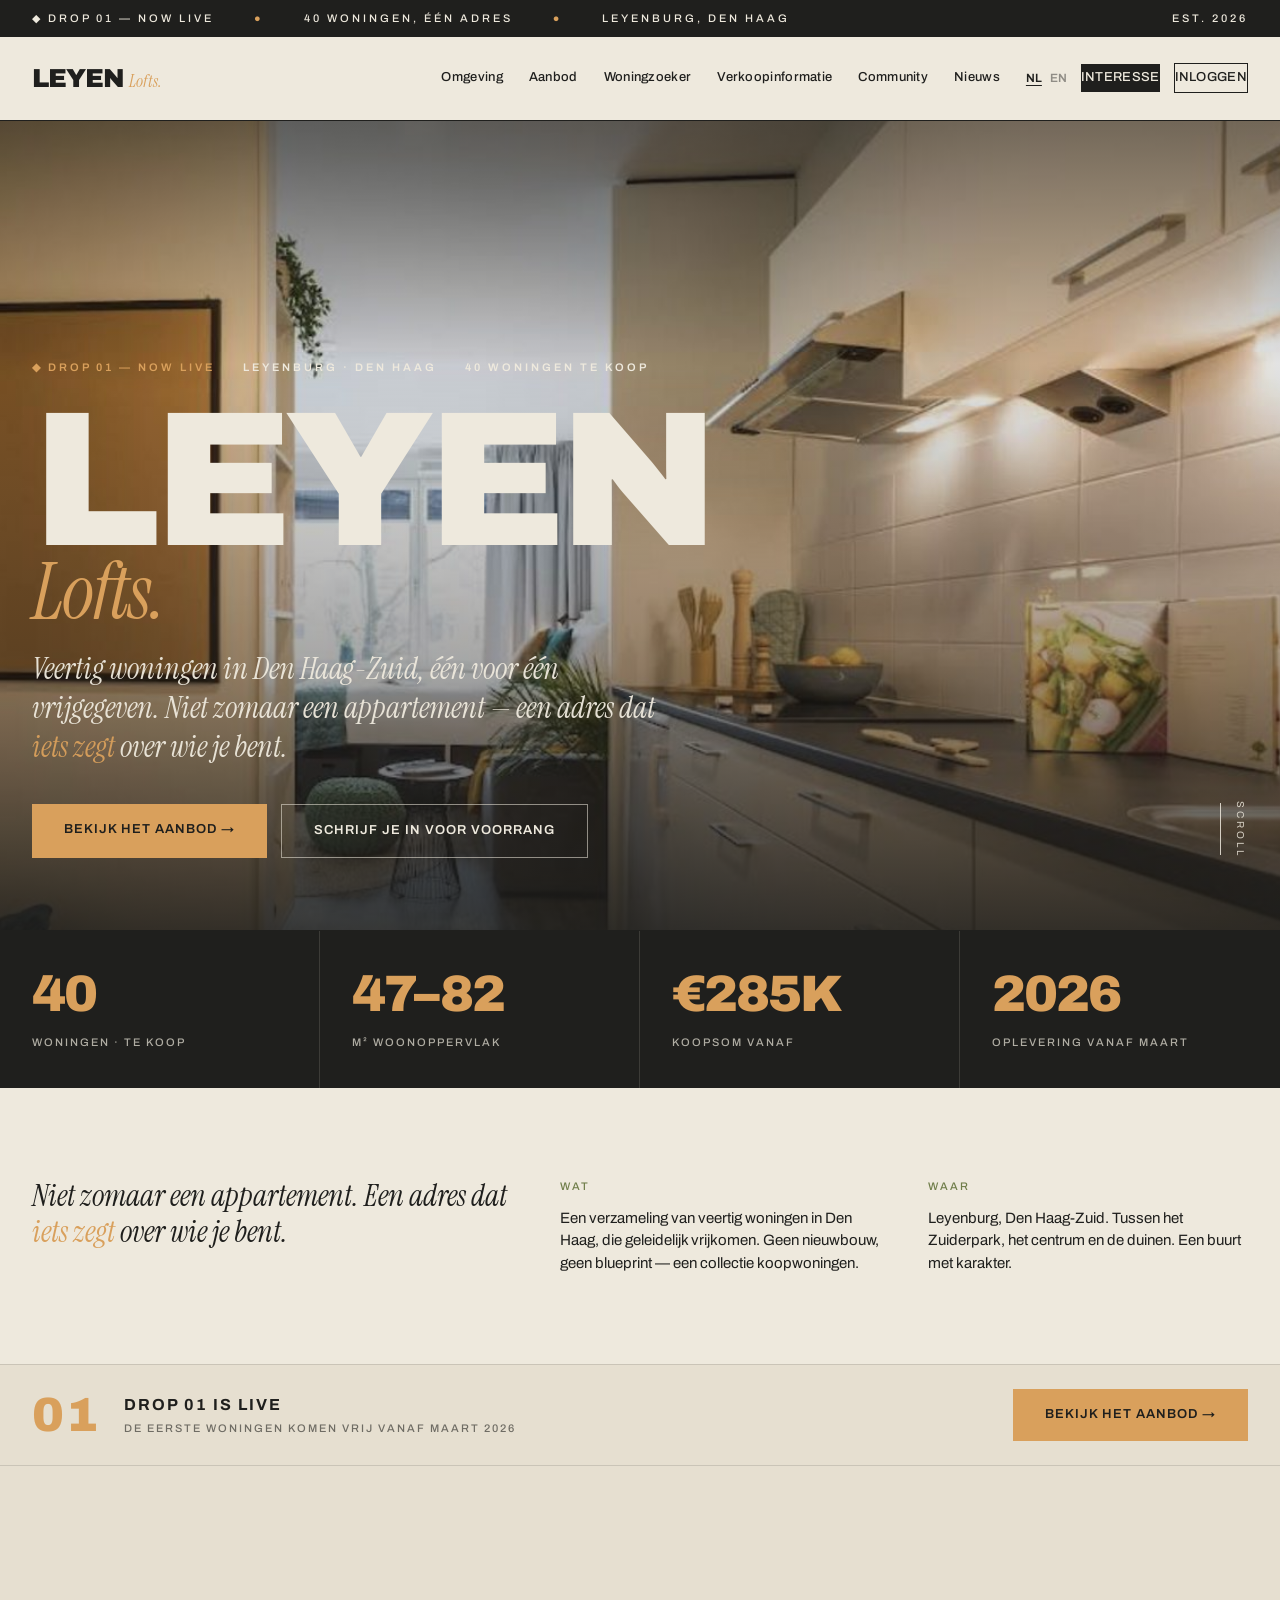
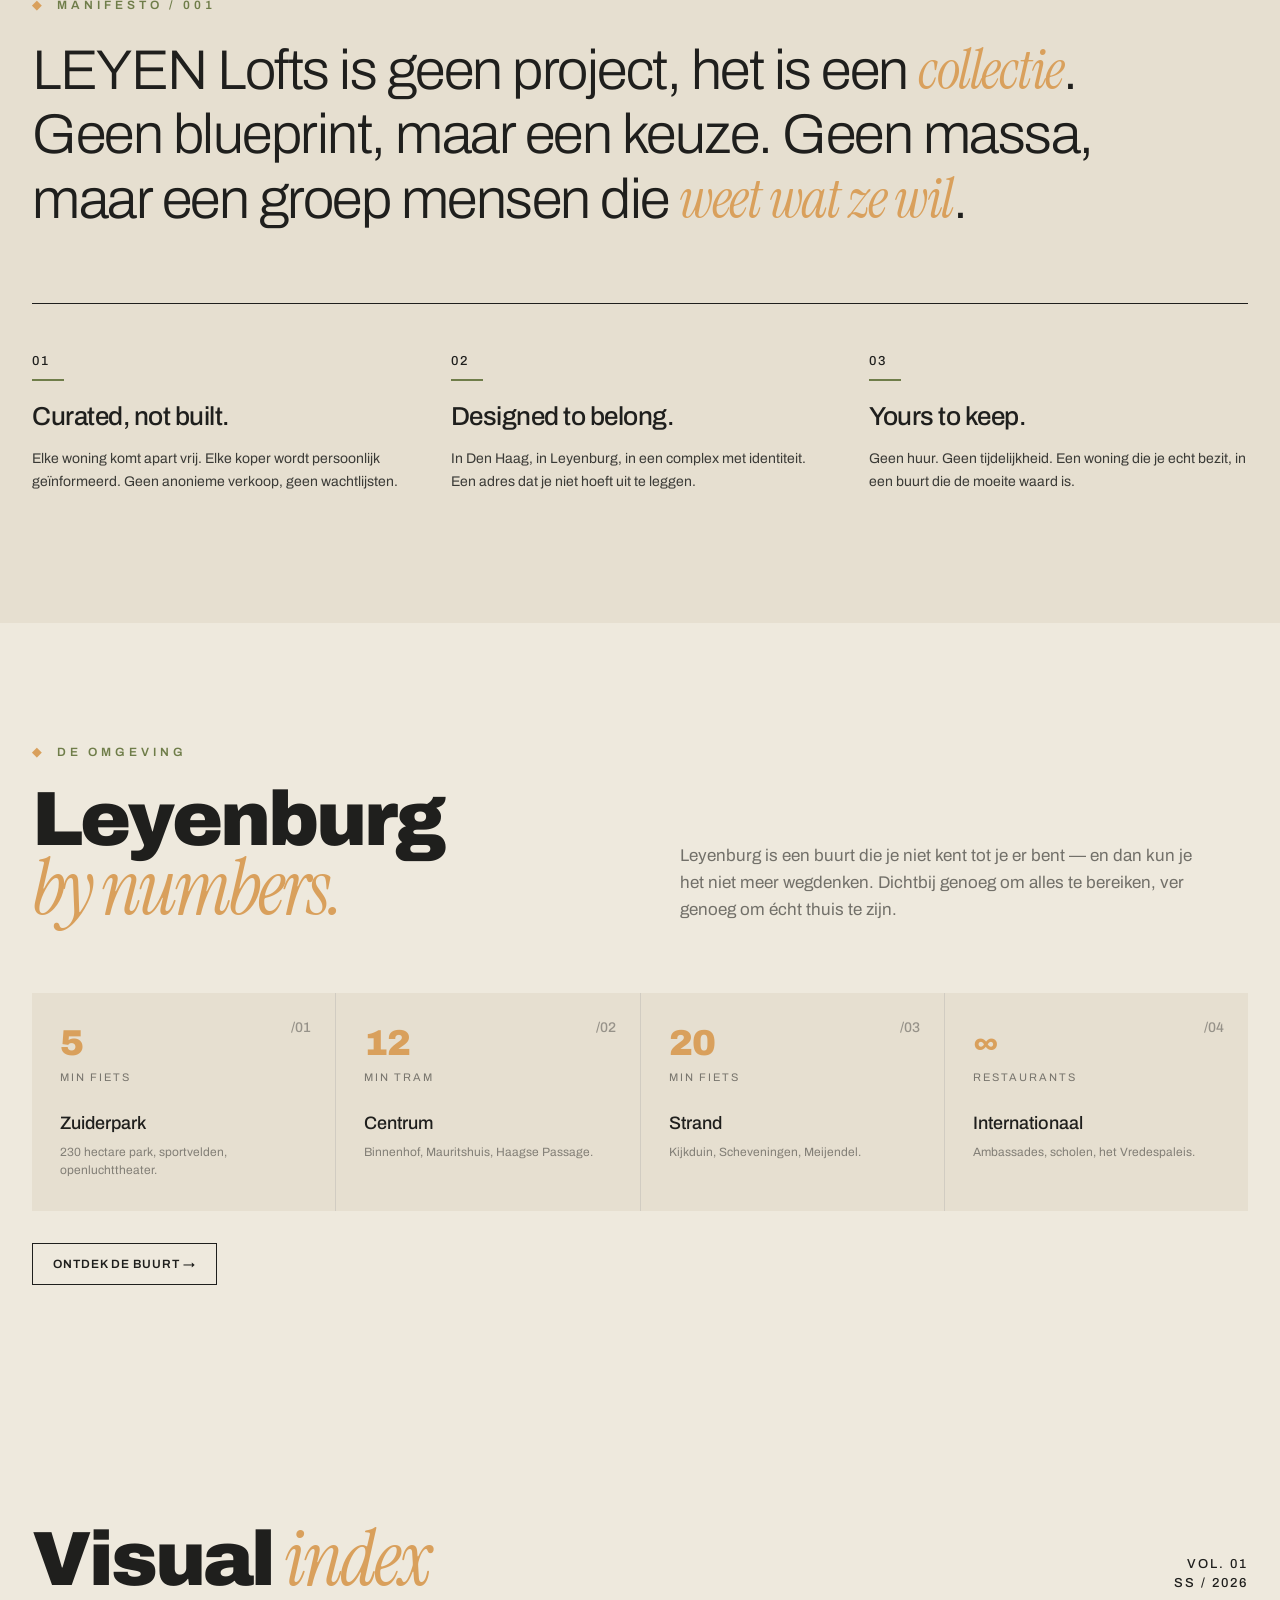
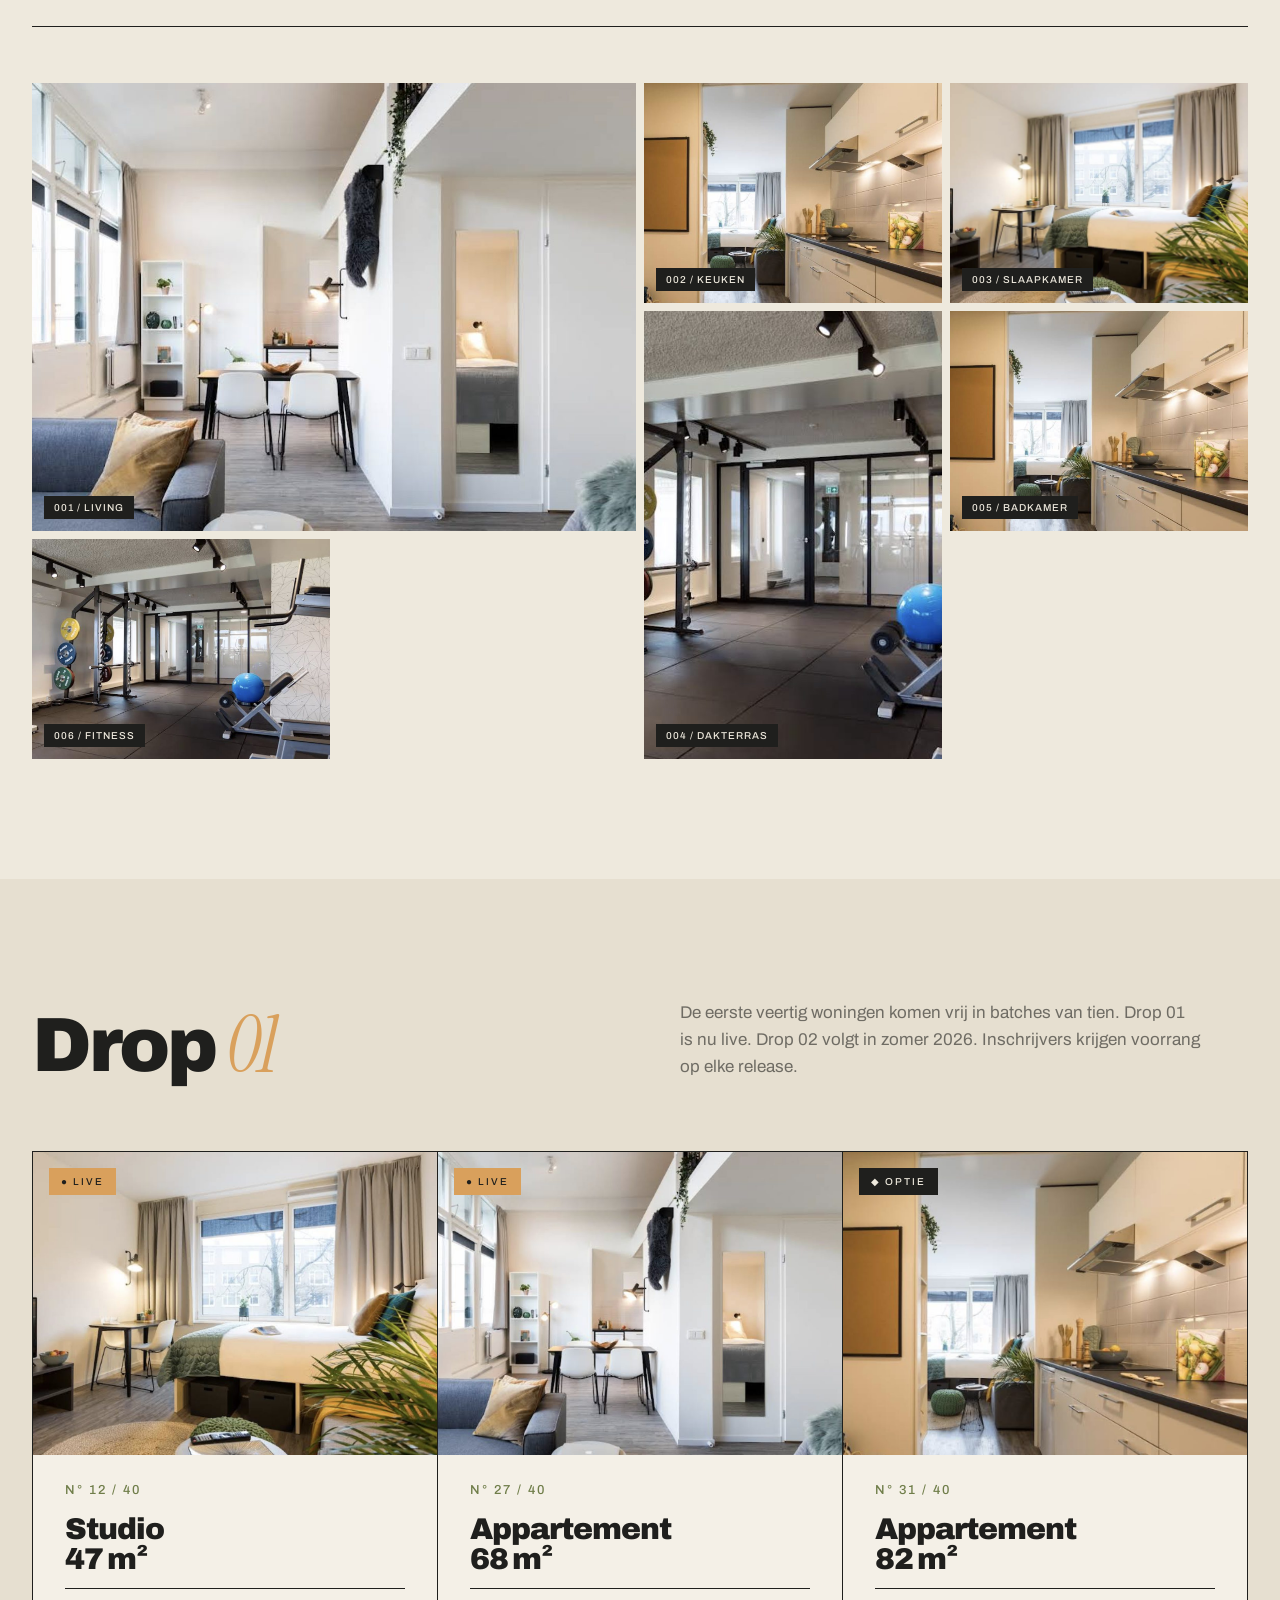
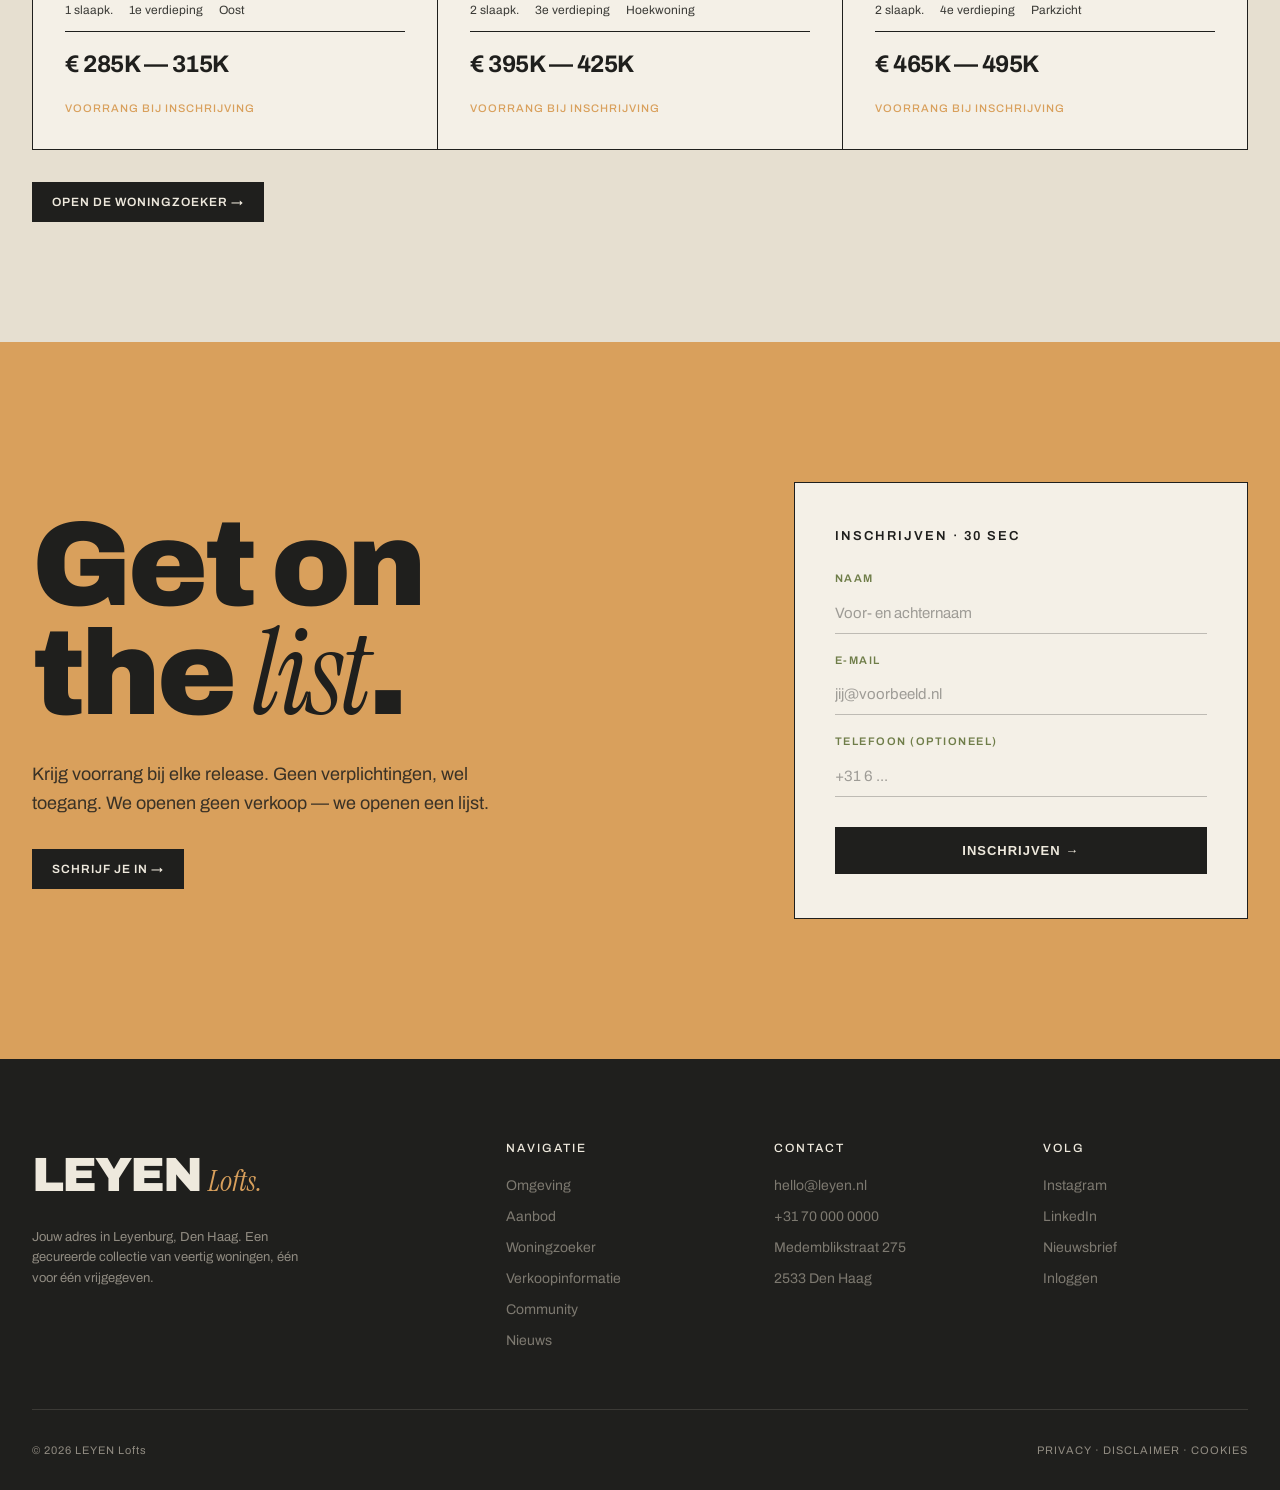
==== commit 47b1f26b: "Homepage: filmische videohero met groot LEYEN Lofts-logo, kerncijfers-balk en directe CTA - Full-ble" ====
--- a/index.html
+++ b/index.html
@@ -43,20 +43,62 @@
   </div>
 </nav>
 
-<section class="hero">
-  <div class="hero-meta-top">
-    <span>VOL. 01 · MMXXVI</span>
-    <span>YOUR ADDRESS</span>
-    <span>LEYENBURG / DEN HAAG</span>
-  </div>
-  <h1 class="hero-title">LEYEN<span class="hero-lofts">Lofts.</span></h1>
-  <div class="hero-bottom">
+<section class="hero-cine">
+  <div class="hero-cine-bg img-facade" aria-hidden="true"></div>
+  <video class="hero-cine-video" autoplay muted loop playsinline preload="auto" aria-hidden="true">
+    <source src="assets/video/leyen-denhaag.mp4" type="video/mp4">
+  </video>
+  <div class="hero-cine-veil" aria-hidden="true"></div>
+
+  <div class="hero-cine-inner">
+    <div class="hero-cine-meta">
+      <span>◆ Drop 01 — Now Live</span>
+      <span>Leyenburg · Den Haag</span>
+      <span>40 woningen te koop</span>
+    </div>
+    <h1 class="hero-cine-title">LEYEN<span class="hero-lofts">Lofts.</span></h1>
+    <p class="hero-cine-sub">
+      Veertig woningen in Den Haag-Zuid, één voor één vrijgegeven. Niet zomaar een appartement — een adres dat <em>iets zegt</em> over wie je bent.
+    </p>
+    <div class="hero-cine-cta">
+      <a class="btn-rust" href="aanbod.html">Bekijk het aanbod →</a>
+      <a class="btn-ghost-light" href="interesse.html">Schrijf je in voor voorrang</a>
+    </div>
+  </div>
+
+  <a class="hero-cine-scroll" href="#kerncijfers" aria-label="Scroll naar beneden">
+    <span>Scroll</span>
+    <span class="hero-cine-scroll-line"></span>
+  </a>
+</section>
+
+<section class="specbar" id="kerncijfers">
+  <div class="specbar-item">
+    <div class="specbar-num">40</div>
+    <div class="specbar-lbl">Woningen · te koop</div>
+  </div>
+  <div class="specbar-item">
+    <div class="specbar-num">47–82</div>
+    <div class="specbar-lbl">m² woonoppervlak</div>
+  </div>
+  <div class="specbar-item">
+    <div class="specbar-num">€285K</div>
+    <div class="specbar-lbl">Koopsom vanaf</div>
+  </div>
+  <div class="specbar-item">
+    <div class="specbar-num">2026</div>
+    <div class="specbar-lbl">Oplevering vanaf maart</div>
+  </div>
+</section>
+
+<section class="home-intro">
+  <div class="home-intro-grid">
     <div class="hero-statement">
       Niet zomaar een appartement. Een adres dat <em>iets zegt</em> over wie je bent.
     </div>
     <div class="hero-info">
       <h4>Wat</h4>
-      <p>Een verzameling van veertig woningen in Den Haag, die geleidelijk vrijkomen. Geen nieuwbouw, geen blueprint — een collectie.</p>
+      <p>Een verzameling van veertig woningen in Den Haag, die geleidelijk vrijkomen. Geen nieuwbouw, geen blueprint — een collectie koopwoningen.</p>
     </div>
     <div class="hero-info">
       <h4>Waar</h4>
@@ -64,10 +106,6 @@
     </div>
   </div>
 </section>
-
-<div class="hero-strip img-living">
-  <div class="hero-strip-label">001 / Loft interieur · Leyenburg</div>
-</div>
 
 <div class="release-bar">
   <div class="release-bar-left">
--- a/assets/style.css
+++ b/assets/style.css
@@ -93,6 +93,10 @@
 .nav-links a.active { color: var(--rust); }
 .nav-links a.active::after { content: ''; position: absolute; left: 0; right: 0; bottom: -2px; height: 2px; background: var(--rust); }
 
+/* knoppen in de nav houden hun eigen kleur (anders wint .nav-links a) */
+.nav-links a.cta-nav { color: var(--sand); }
+.nav-links a.cta-nav:hover { color: var(--ink); }
+.nav-links a.btn-outline:hover { color: var(--sand); }
 .nav-actions { display: flex; gap: 14px; align-items: center; }
 .lang { display: flex; gap: 8px; font-size: 12px; font-weight: 600; }
 .lang span { cursor: pointer; opacity: 0.45; }
@@ -183,6 +187,77 @@
 /* full-bleed hero image strip */
 .hero-strip { height: clamp(280px, 38vw, 520px); background-size: cover; background-position: center; position: relative; border-bottom: 1px solid var(--ink); }
 .hero-strip-label { position: absolute; bottom: 20px; left: 32px; background: var(--ink); color: var(--sand); padding: 8px 16px; font-size: 11px; letter-spacing: 2px; text-transform: uppercase; font-weight: 500; }
+
+/* =========================================================
+   HERO — Cinematic video (home)
+   Full-bleed video/sfeerbeeld van Den Haag, titel groot,
+   directe call-to-action. Valt terug op een bewegend
+   foto-sfeerbeeld zolang er nog geen videobestand staat.
+   ========================================================= */
+.hero-cine {
+  position: relative; min-height: 90vh; display: flex; align-items: flex-end;
+  overflow: hidden; background: var(--ink); border-bottom: 1px solid var(--ink);
+}
+/* bewegende foto-laag — zichtbaar tot er een mp4 geladen wordt */
+.hero-cine-bg {
+  position: absolute; inset: 0; background-size: cover; background-position: center;
+  transform: scale(1.06); animation: heroKen 24s ease-in-out infinite alternate; z-index: 0;
+}
+@keyframes heroKen {
+  from { transform: scale(1.06) translate(0, 0); }
+  to   { transform: scale(1.17) translate(-1.5%, -2%); }
+}
+.hero-cine-video { position: absolute; inset: 0; width: 100%; height: 100%; object-fit: cover; z-index: 1; }
+.hero-cine-veil {
+  position: absolute; inset: 0; z-index: 2;
+  background: linear-gradient(180deg,
+    rgba(31,31,29,0.58) 0%, rgba(31,31,29,0.12) 30%,
+    rgba(31,31,29,0.40) 68%, rgba(31,31,29,0.88) 100%);
+}
+.hero-cine-inner { position: relative; z-index: 3; padding: 0 32px 72px; width: 100%; max-width: 1240px; }
+.hero-cine-meta {
+  display: flex; gap: 28px; flex-wrap: wrap; color: var(--sand);
+  font-size: 11px; letter-spacing: 3px; text-transform: uppercase; font-weight: 600; margin-bottom: 26px;
+}
+.hero-cine-meta span:first-child { color: var(--rust); }
+.hero-cine-title {
+  font-family: var(--display); font-weight: 900; color: var(--sand);
+  font-size: clamp(78px, 15vw, 240px); line-height: 0.82; letter-spacing: -7px;
+}
+.hero-cine-title .hero-lofts { color: var(--rust); }
+.hero-cine-sub {
+  font-family: var(--serif); font-style: italic; color: var(--sand);
+  font-size: clamp(19px, 2.4vw, 30px); line-height: 1.3; max-width: 640px; margin-top: 22px; opacity: 0.95;
+}
+.hero-cine-sub em { color: var(--rust); }
+.hero-cine-cta { display: flex; gap: 14px; flex-wrap: wrap; margin-top: 38px; }
+.btn-ghost-light {
+  background: transparent; color: var(--sand); padding: 16px 32px; font-size: 13px; font-weight: 600;
+  border: 1px solid rgba(238,233,221,0.55); cursor: pointer; letter-spacing: 1px; text-transform: uppercase;
+  text-decoration: none; display: inline-block; transition: all 0.25s;
+}
+.btn-ghost-light:hover { background: var(--sand); color: var(--ink); border-color: var(--sand); }
+.hero-cine-scroll {
+  position: absolute; right: 32px; bottom: 72px; z-index: 3;
+  display: flex; flex-direction: column; align-items: center; gap: 12px;
+  color: var(--sand); font-size: 10px; letter-spacing: 3px; text-transform: uppercase;
+  text-decoration: none; opacity: 0.85; writing-mode: vertical-rl;
+}
+.hero-cine-scroll-line { width: 1px; height: 52px; background: var(--sand); animation: scrollPulse 2.2s ease-in-out infinite; transform-origin: top; }
+@keyframes scrollPulse { 0%, 100% { transform: scaleY(0.35); opacity: 0.4; } 50% { transform: scaleY(1); opacity: 1; } }
+
+/* =========================================================
+   KERNCIJFERS / SPEC BAR — vastgoed in één oogopslag
+   ========================================================= */
+.specbar { display: grid; grid-template-columns: repeat(4, 1fr); background: var(--ink); color: var(--sand); }
+.specbar-item { padding: 38px 32px; border-right: 1px solid rgba(238,233,221,0.14); }
+.specbar-item:last-child { border-right: none; }
+.specbar-num { font-family: var(--display); font-weight: 900; font-size: clamp(34px, 4vw, 54px); letter-spacing: -2px; color: var(--rust); line-height: 1; }
+.specbar-lbl { font-size: 11px; letter-spacing: 2px; text-transform: uppercase; margin-top: 14px; color: rgba(238,233,221,0.7); font-weight: 500; }
+
+/* Home intro band — behoudt het 'Wat / Waar'-statement onder de hero */
+.home-intro { background: var(--sand); padding: 90px 32px; }
+.home-intro-grid { display: grid; grid-template-columns: 1.5fr 1fr 1fr; gap: 48px; }
 
 /* =========================================================
    RELEASE BAR
@@ -414,6 +489,17 @@
   .nav-actions { flex-direction: column; align-items: flex-start; gap: 16px; width: 100%; }
   .hero-bottom { grid-template-columns: 1fr; gap: 28px; }
   .hero-title { letter-spacing: -4px; }
+  .hero-cine { min-height: 80vh; }
+  .hero-cine-inner { padding: 0 24px 56px; }
+  .hero-cine-title { letter-spacing: -4px; }
+  .hero-cine-cta { gap: 12px; }
+  .hero-cine-cta .btn-rust, .hero-cine-cta .btn-ghost-light { padding: 14px 22px; font-size: 12px; }
+  .hero-cine-scroll { display: none; }
+  .specbar { grid-template-columns: 1fr 1fr; }
+  .specbar-item:nth-child(2) { border-right: none; }
+  .specbar-item:nth-child(1), .specbar-item:nth-child(2) { border-bottom: 1px solid rgba(238,233,221,0.14); }
+  .home-intro { padding: 64px 24px; }
+  .home-intro-grid { grid-template-columns: 1fr; gap: 28px; }
   .section { padding: 80px 24px; }
   .manifesto { padding: 80px 24px; }
   .manifesto-pillars { grid-template-columns: 1fr; gap: 32px; }
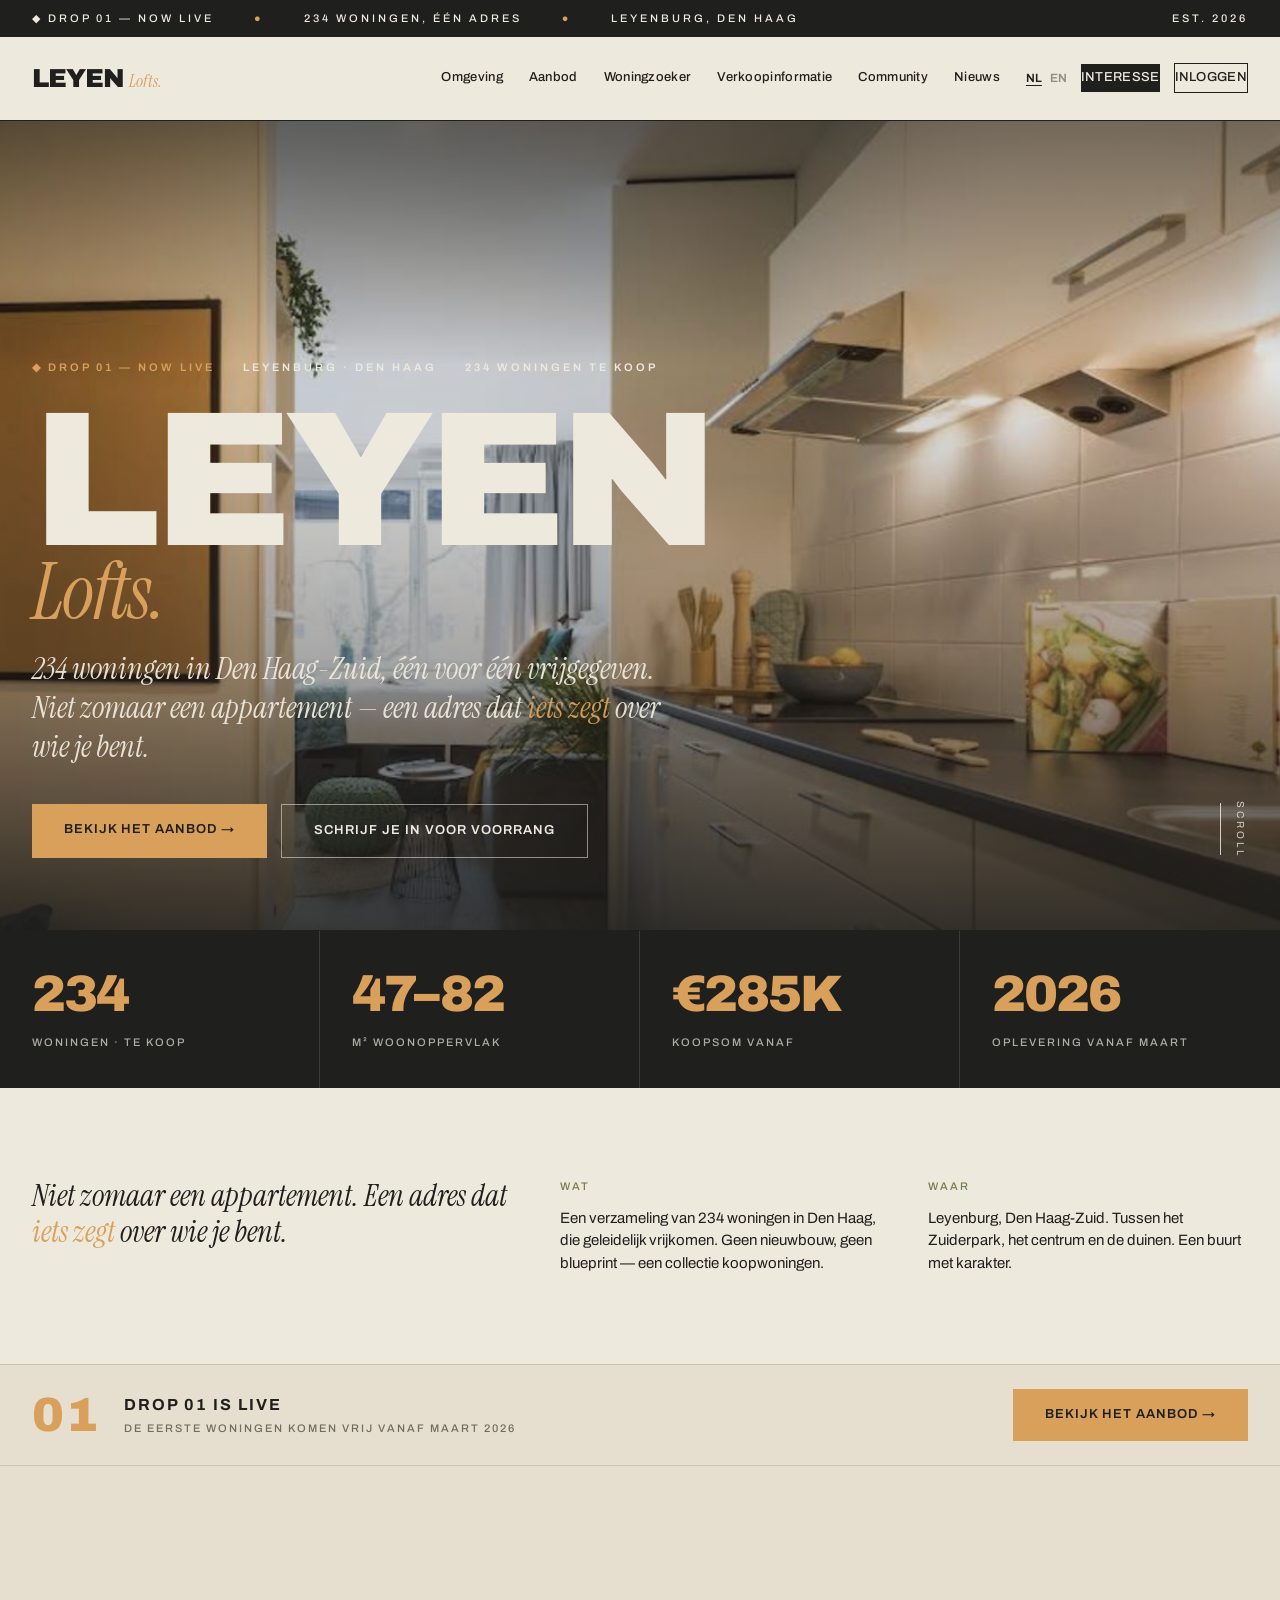
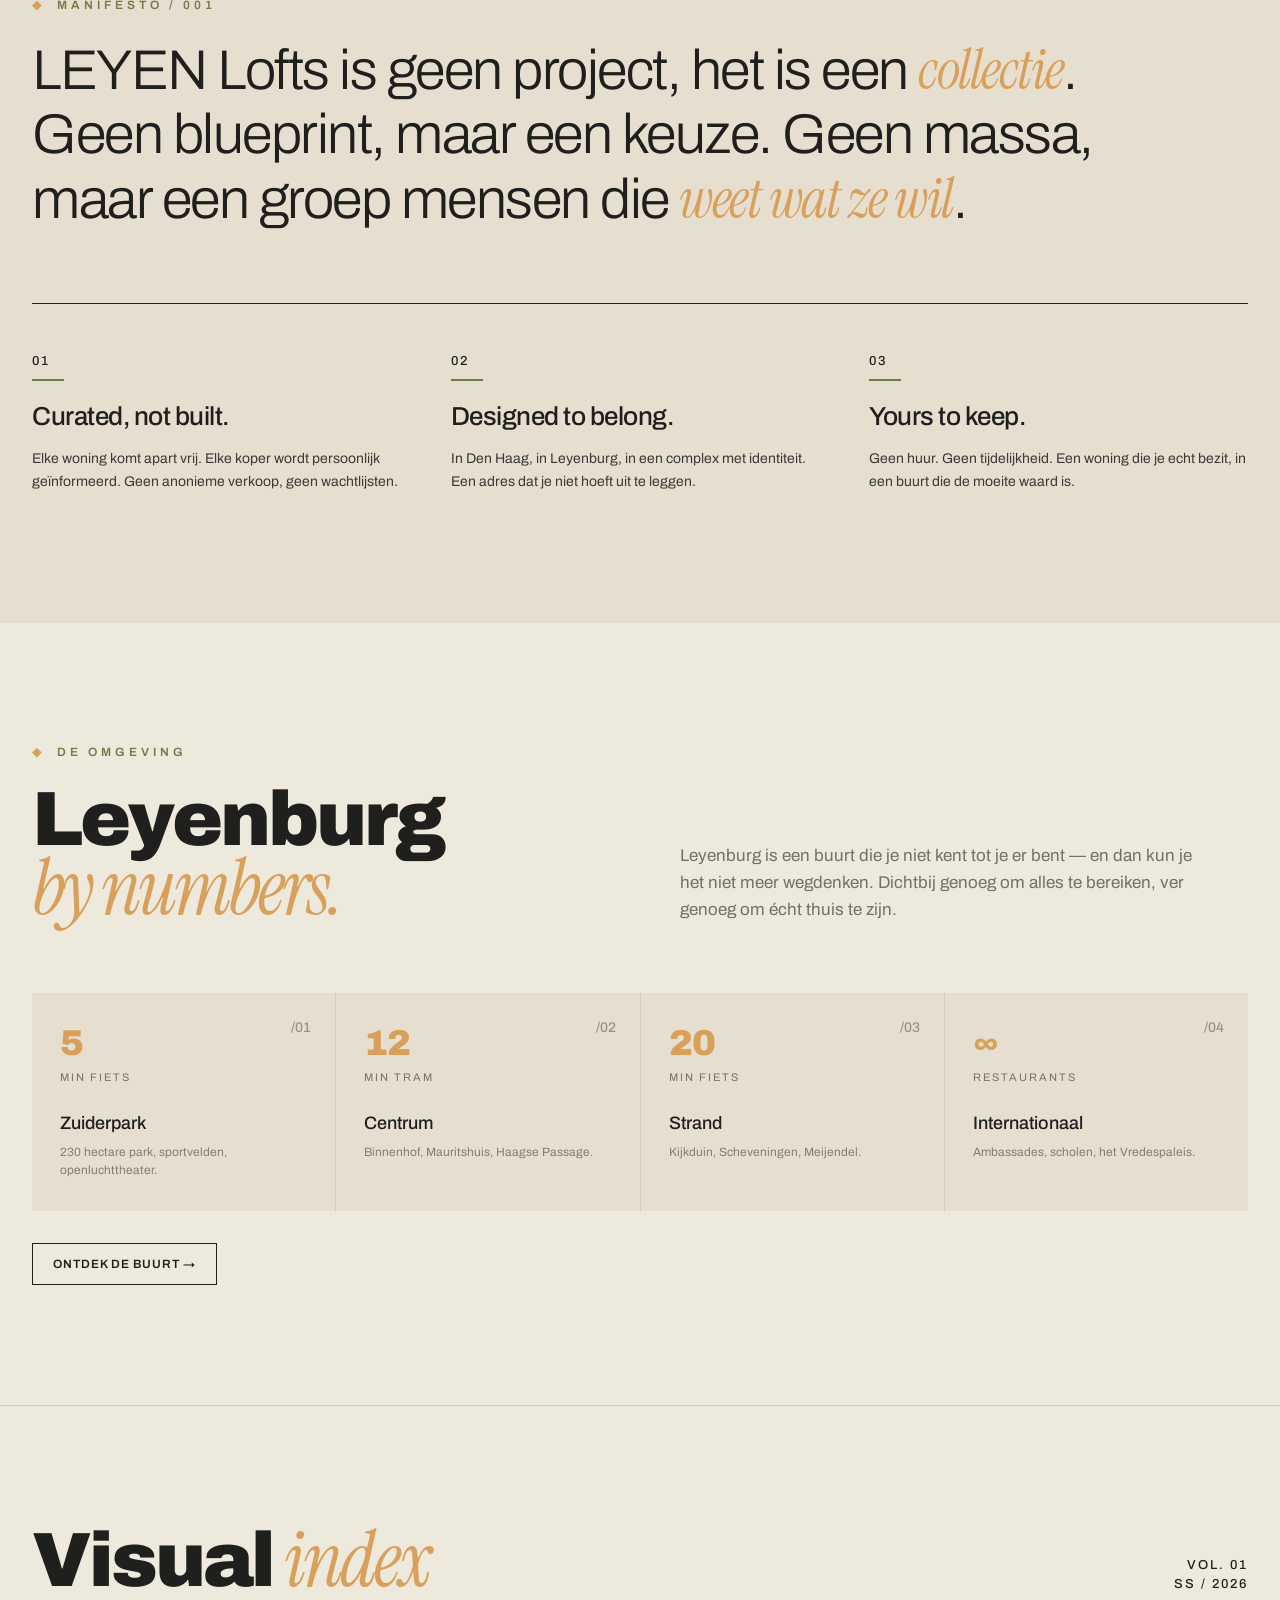
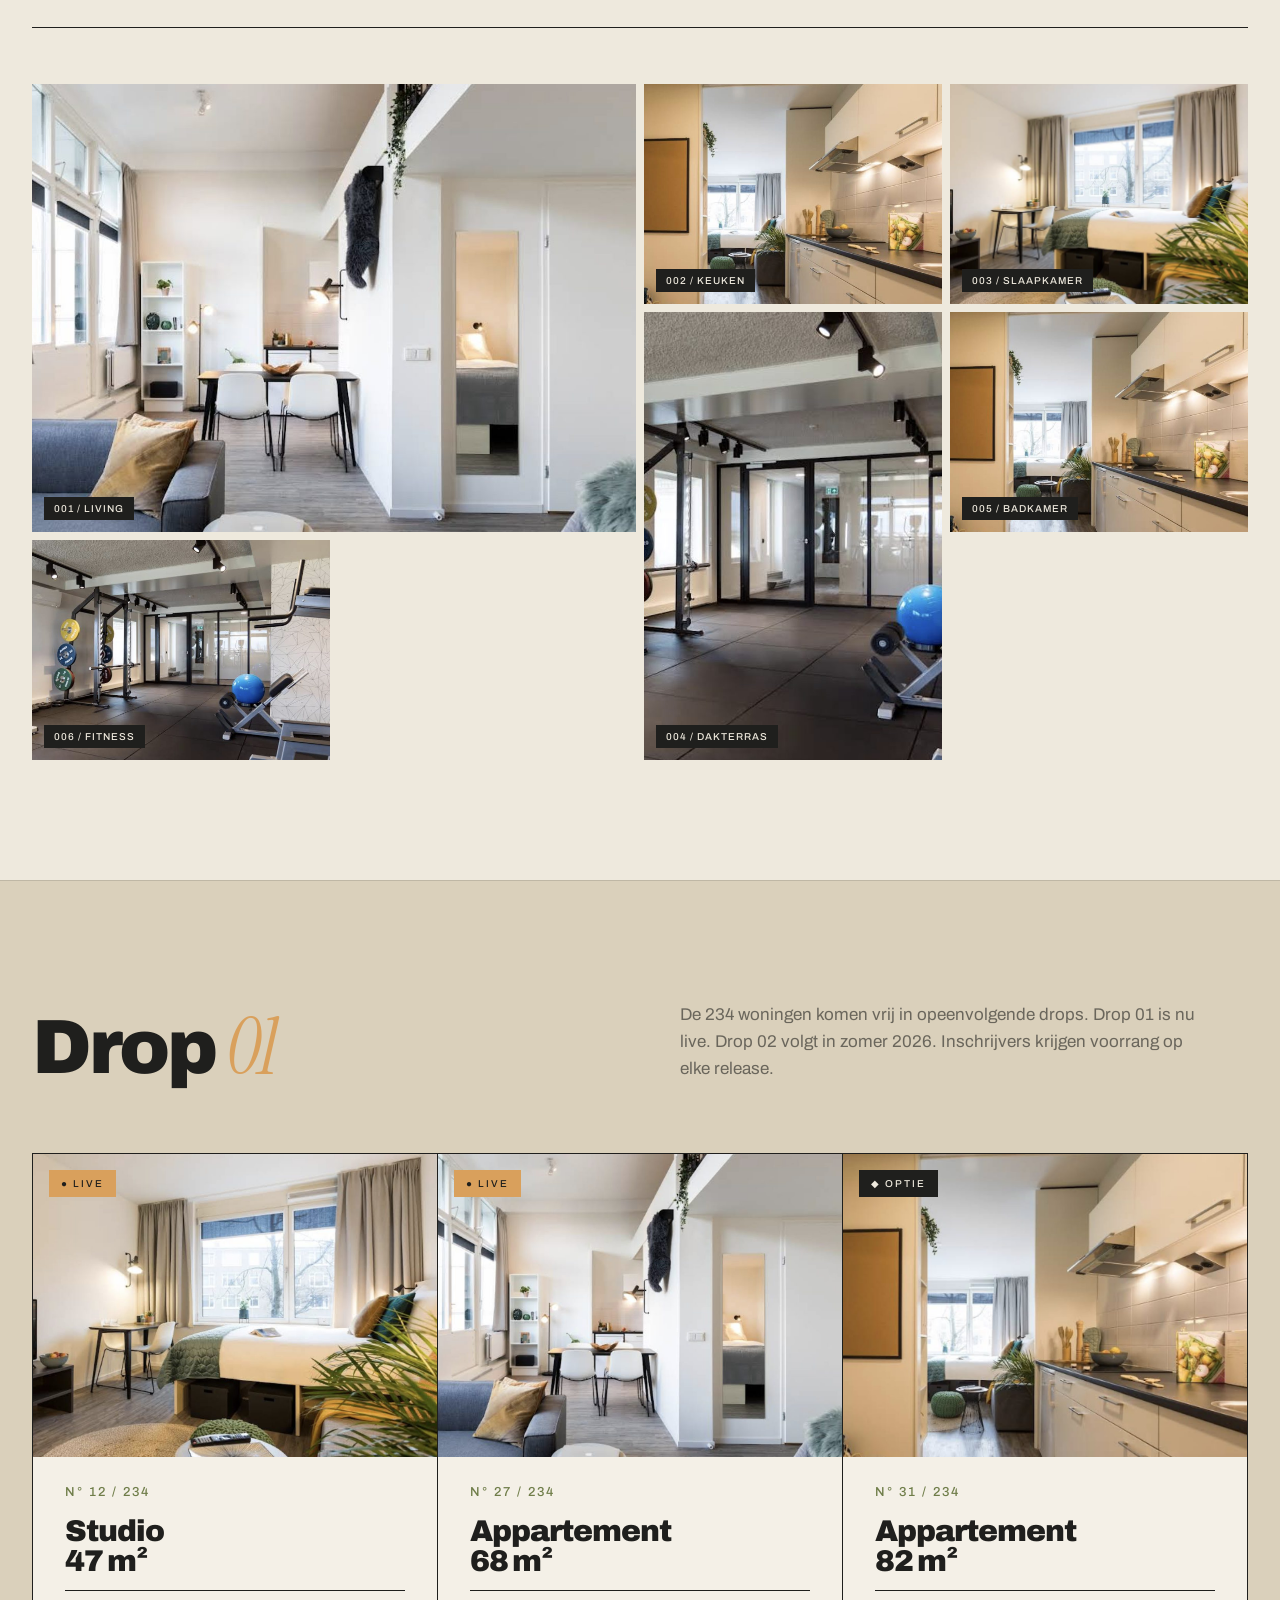
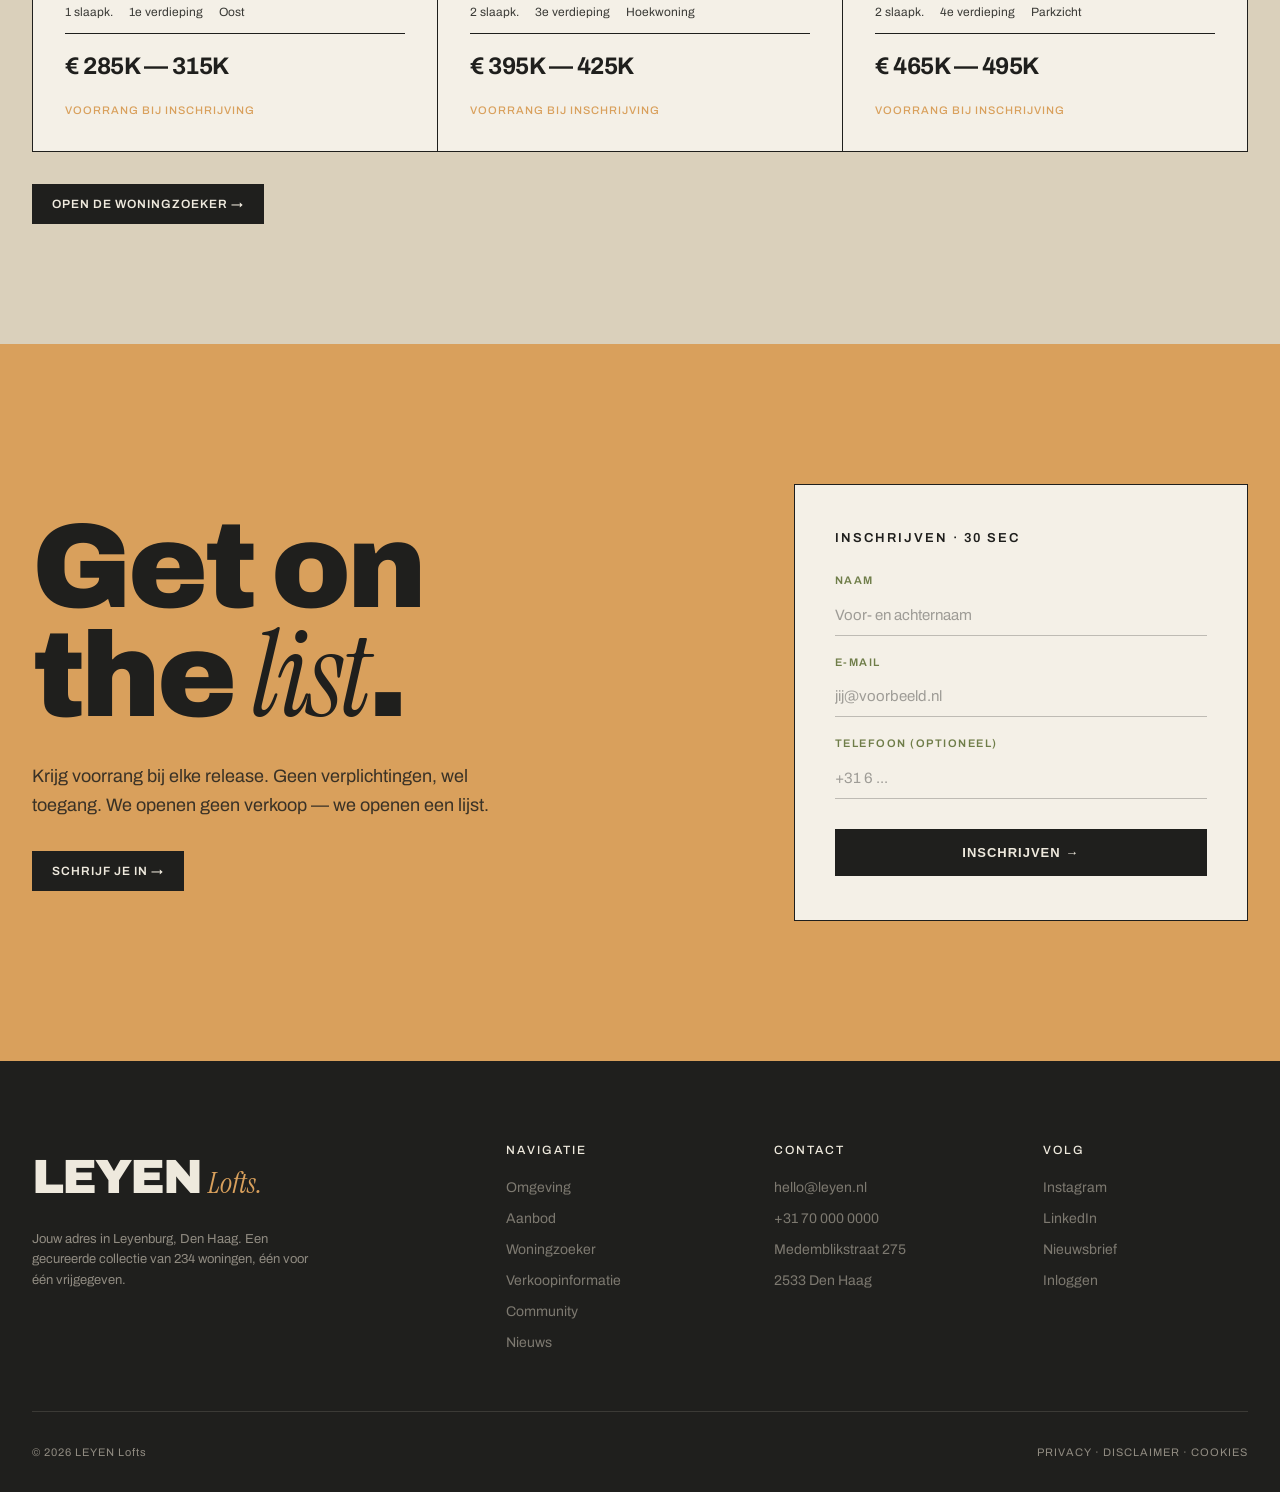
==== commit 8ce27c3e: "Corrigeer woningaantal naar 234 (was 40/veertig) op alle pagina's - Ticker, kerncijfers, hero, tagli" ====
--- a/index.html
+++ b/index.html
@@ -4,7 +4,7 @@
 <meta charset="UTF-8">
 <meta name="viewport" content="width=device-width, initial-scale=1.0">
 <title>LEYEN Lofts — Your Address · Leyenburg, Den Haag</title>
-<meta name="description" content="LEYEN Lofts — een gecureerde collectie van veertig woningen in Leyenburg, Den Haag. Drop voor drop vrijgegeven. Schrijf je in voor voorrang.">
+<meta name="description" content="LEYEN Lofts — een gecureerde collectie van 234 woningen in Leyenburg, Den Haag. Drop voor drop vrijgegeven. Schrijf je in voor voorrang.">
 <link rel="preconnect" href="https://fonts.googleapis.com">
 <link rel="preconnect" href="https://fonts.gstatic.com" crossorigin>
 <link href="https://fonts.googleapis.com/css2?family=Archivo:wght@300;400;500;700;900&family=Instrument+Serif:ital@0;1&display=swap" rel="stylesheet">
@@ -16,7 +16,7 @@
   <div class="ticker-marquee">
     <span>◆ DROP 01 — NOW LIVE</span>
     <span class="ticker-dot">●</span>
-    <span>40 WONINGEN, ÉÉN ADRES</span>
+    <span>234 WONINGEN, ÉÉN ADRES</span>
     <span class="ticker-dot">●</span>
     <span>LEYENBURG, DEN HAAG</span>
   </div>
@@ -45,20 +45,17 @@
 
 <section class="hero-cine">
   <div class="hero-cine-bg img-facade" aria-hidden="true"></div>
-  <video class="hero-cine-video" autoplay muted loop playsinline preload="auto" aria-hidden="true">
-    <source src="assets/video/leyen-denhaag.mp4" type="video/mp4">
-  </video>
   <div class="hero-cine-veil" aria-hidden="true"></div>
 
   <div class="hero-cine-inner">
     <div class="hero-cine-meta">
       <span>◆ Drop 01 — Now Live</span>
       <span>Leyenburg · Den Haag</span>
-      <span>40 woningen te koop</span>
+      <span>234 woningen te koop</span>
     </div>
     <h1 class="hero-cine-title">LEYEN<span class="hero-lofts">Lofts.</span></h1>
     <p class="hero-cine-sub">
-      Veertig woningen in Den Haag-Zuid, één voor één vrijgegeven. Niet zomaar een appartement — een adres dat <em>iets zegt</em> over wie je bent.
+      234 woningen in Den Haag-Zuid, één voor één vrijgegeven. Niet zomaar een appartement — een adres dat <em>iets zegt</em> over wie je bent.
     </p>
     <div class="hero-cine-cta">
       <a class="btn-rust" href="aanbod.html">Bekijk het aanbod →</a>
@@ -74,7 +71,7 @@
 
 <section class="specbar" id="kerncijfers">
   <div class="specbar-item">
-    <div class="specbar-num">40</div>
+    <div class="specbar-num">234</div>
     <div class="specbar-lbl">Woningen · te koop</div>
   </div>
   <div class="specbar-item">
@@ -98,7 +95,7 @@
     </div>
     <div class="hero-info">
       <h4>Wat</h4>
-      <p>Een verzameling van veertig woningen in Den Haag, die geleidelijk vrijkomen. Geen nieuwbouw, geen blueprint — een collectie koopwoningen.</p>
+      <p>Een verzameling van 234 woningen in Den Haag, die geleidelijk vrijkomen. Geen nieuwbouw, geen blueprint — een collectie koopwoningen.</p>
     </div>
     <div class="hero-info">
       <h4>Waar</h4>
@@ -216,7 +213,7 @@
   <div class="section-header-2">
     <h2 class="section-title">Drop <em>01</em></h2>
     <p class="lead">
-      De eerste veertig woningen komen vrij in batches van tien. Drop 01 is nu live. Drop 02 volgt in zomer 2026. Inschrijvers krijgen voorrang op elke release.
+      De 234 woningen komen vrij in opeenvolgende drops. Drop 01 is nu live. Drop 02 volgt in zomer 2026. Inschrijvers krijgen voorrang op elke release.
     </p>
   </div>
   <div class="drops-grid">
@@ -224,7 +221,7 @@
       <div class="drop-image img-studio">
         <div class="drop-badge live">● LIVE</div>
       </div>
-      <div class="drop-num">N° 12 / 40</div>
+      <div class="drop-num">N° 12 / 234</div>
       <h3 class="drop-title">Studio<br>47 m²</h3>
       <div class="drop-meta">
         <span>1 slaapk.</span>
@@ -238,7 +235,7 @@
       <div class="drop-image img-living2">
         <div class="drop-badge live">● LIVE</div>
       </div>
-      <div class="drop-num">N° 27 / 40</div>
+      <div class="drop-num">N° 27 / 234</div>
       <h3 class="drop-title">Appartement<br>68 m²</h3>
       <div class="drop-meta">
         <span>2 slaapk.</span>
@@ -252,7 +249,7 @@
       <div class="drop-image img-kitchen">
         <div class="drop-badge">◆ OPTIE</div>
       </div>
-      <div class="drop-num">N° 31 / 40</div>
+      <div class="drop-num">N° 31 / 234</div>
       <h3 class="drop-title">Appartement<br>82 m²</h3>
       <div class="drop-meta">
         <span>2 slaapk.</span>
@@ -290,7 +287,7 @@
   <div class="footer-grid">
     <div>
       <a class="footer-logo" href="index.html">LEYEN<span class="footer-lofts">Lofts.</span></a>
-      <p class="footer-tagline">Jouw adres in Leyenburg, Den Haag. Een gecureerde collectie van veertig woningen, één voor één vrijgegeven.</p>
+      <p class="footer-tagline">Jouw adres in Leyenburg, Den Haag. Een gecureerde collectie van 234 woningen, één voor één vrijgegeven.</p>
     </div>
     <div class="footer-col">
       <h4>Navigatie</h4>
--- a/assets/style.css
+++ b/assets/style.css
@@ -6,7 +6,8 @@
 :root {
   --sand: #EEE9DD;        /* gebroken wit, hoofd-achtergrond */
   --sand-deep: #DCD4C4;
-  --bone: #E6DFD0;        /* warm gebroken wit, afwisselende secties */
+  --bone: #E6DFD0;        /* warm gebroken wit (manifesto, kaarten) */
+  --stone: #DAD0BB;       /* dieper warm zand → afwisselende secties met contrast */
   --ink: #1F1F1D;
   --ink-soft: #3A3A36;
   --panel: #F4F0E7;       /* lichtste, kaarten */
@@ -146,16 +147,56 @@
 }
 .page-hero h1 em { font-family: var(--serif); font-style: italic; font-weight: 400; color: var(--rust); letter-spacing: -1px; }
 .page-hero-intro {
-  font-family: var(--serif); font-size: clamp(20px, 2.6vw, 30px); font-style: italic;
-  line-height: 1.3; max-width: 640px; margin-top: 28px; color: var(--ink-soft);
-}
-
-/* Section helpers */
+  font-family: var(--display); font-weight: 400; font-size: clamp(17px, 2vw, 23px); font-style: normal;
+  line-height: 1.55; max-width: 660px; margin-top: 28px; color: var(--ink-soft);
+}
+
+/* Section helpers — duidelijker blokritme, licht blijft hoofdkleur */
 .section { padding: 120px 32px; }
 .section-sand { background: var(--sand); }
-.section-bone { background: var(--bone); }
+.section-bone { background: var(--stone); }          /* dieper warm → zichtbaar contrast met sand */
 .section-ink { background: var(--ink); color: var(--sand); }
 .section-rust { background: var(--rust); color: var(--ink); }
+.section-green { background: var(--green); color: var(--sand); }
+
+/* Aangrenzende lichte blokken krijgen een haarlijn zodat ze als blok lezen */
+.section-sand + .section-bone,
+.section-bone + .section-sand,
+.section-sand + .section-sand,
+.section-bone + .section-bone { border-top: 1px solid var(--line); }
+
+/* --- Donkere accentband: lichte kaarten poppen, koptekst wordt licht --- */
+.section-ink .eyebrow { color: var(--rust); }
+.section-ink .eyebrow::before { color: var(--rust); }
+.section-ink .section-title { color: var(--sand); }
+.section-ink .section-title em { color: var(--rust); }
+.section-ink .lead,
+.section-ink .section-header-2 .lead { color: rgba(238, 233, 221, 0.72); }
+.section-ink .section-header-2 > div { color: var(--sand); }
+.section-ink .form-note { color: rgba(238, 233, 221, 0.55); }
+.section-ink .btn-outline { color: var(--sand); border-color: rgba(238, 233, 221, 0.6); }
+.section-ink .btn-outline:hover { background: var(--sand); color: var(--ink); border-color: var(--sand); }
+/* gridlijnen die normaal donker zijn, op donkere band juist licht maken */
+.section-ink .map-grid,
+.section-ink .steps,
+.section-ink .quote-grid { background: rgba(238, 233, 221, 0.16); }
+.section-ink .steps,
+.section-ink .quote-grid { border-color: rgba(238, 233, 221, 0.16); }
+/* lichte kaarten op de donkere band houden hun donkere tekst */
+.section-ink .step,
+.section-ink .quote-card,
+.section-ink .map-cell,
+.section-ink .drop-card,
+.section-ink .form-card { color: var(--ink); }
+
+/* --- Roest accentband: koptekst/em leesbaar op oranje --- */
+.section-rust .eyebrow,
+.section-rust .eyebrow::before { color: var(--ink); }
+.section-rust .section-title,
+.section-rust .manifesto-text { color: var(--ink); }
+.section-rust .section-title em,
+.section-rust .manifesto-text em { color: var(--sand); }
+.section-rust .lead { color: rgba(31, 31, 29, 0.8); }
 .eyebrow {
   font-size: 12px; letter-spacing: 4px; text-transform: uppercase;
   margin-bottom: 24px; font-weight: 600; color: var(--green);
@@ -387,7 +428,7 @@
    ========================================================= */
 .quote-grid { display: grid; grid-template-columns: repeat(2, 1fr); gap: 1px; background: var(--line); border: 1px solid var(--line); }
 .quote-card { background: var(--panel); padding: 44px 36px; }
-.quote-card blockquote { font-family: var(--serif); font-style: italic; font-size: 26px; line-height: 1.3; margin-bottom: 24px; }
+.quote-card blockquote { font-family: var(--display); font-style: normal; font-weight: 400; font-size: 20px; line-height: 1.55; letter-spacing: -0.2px; margin-bottom: 24px; }
 .quote-card blockquote::before { content: '“'; color: var(--rust); }
 .quote-card blockquote::after { content: '”'; color: var(--rust); }
 .quote-by { display: flex; gap: 14px; align-items: center; }
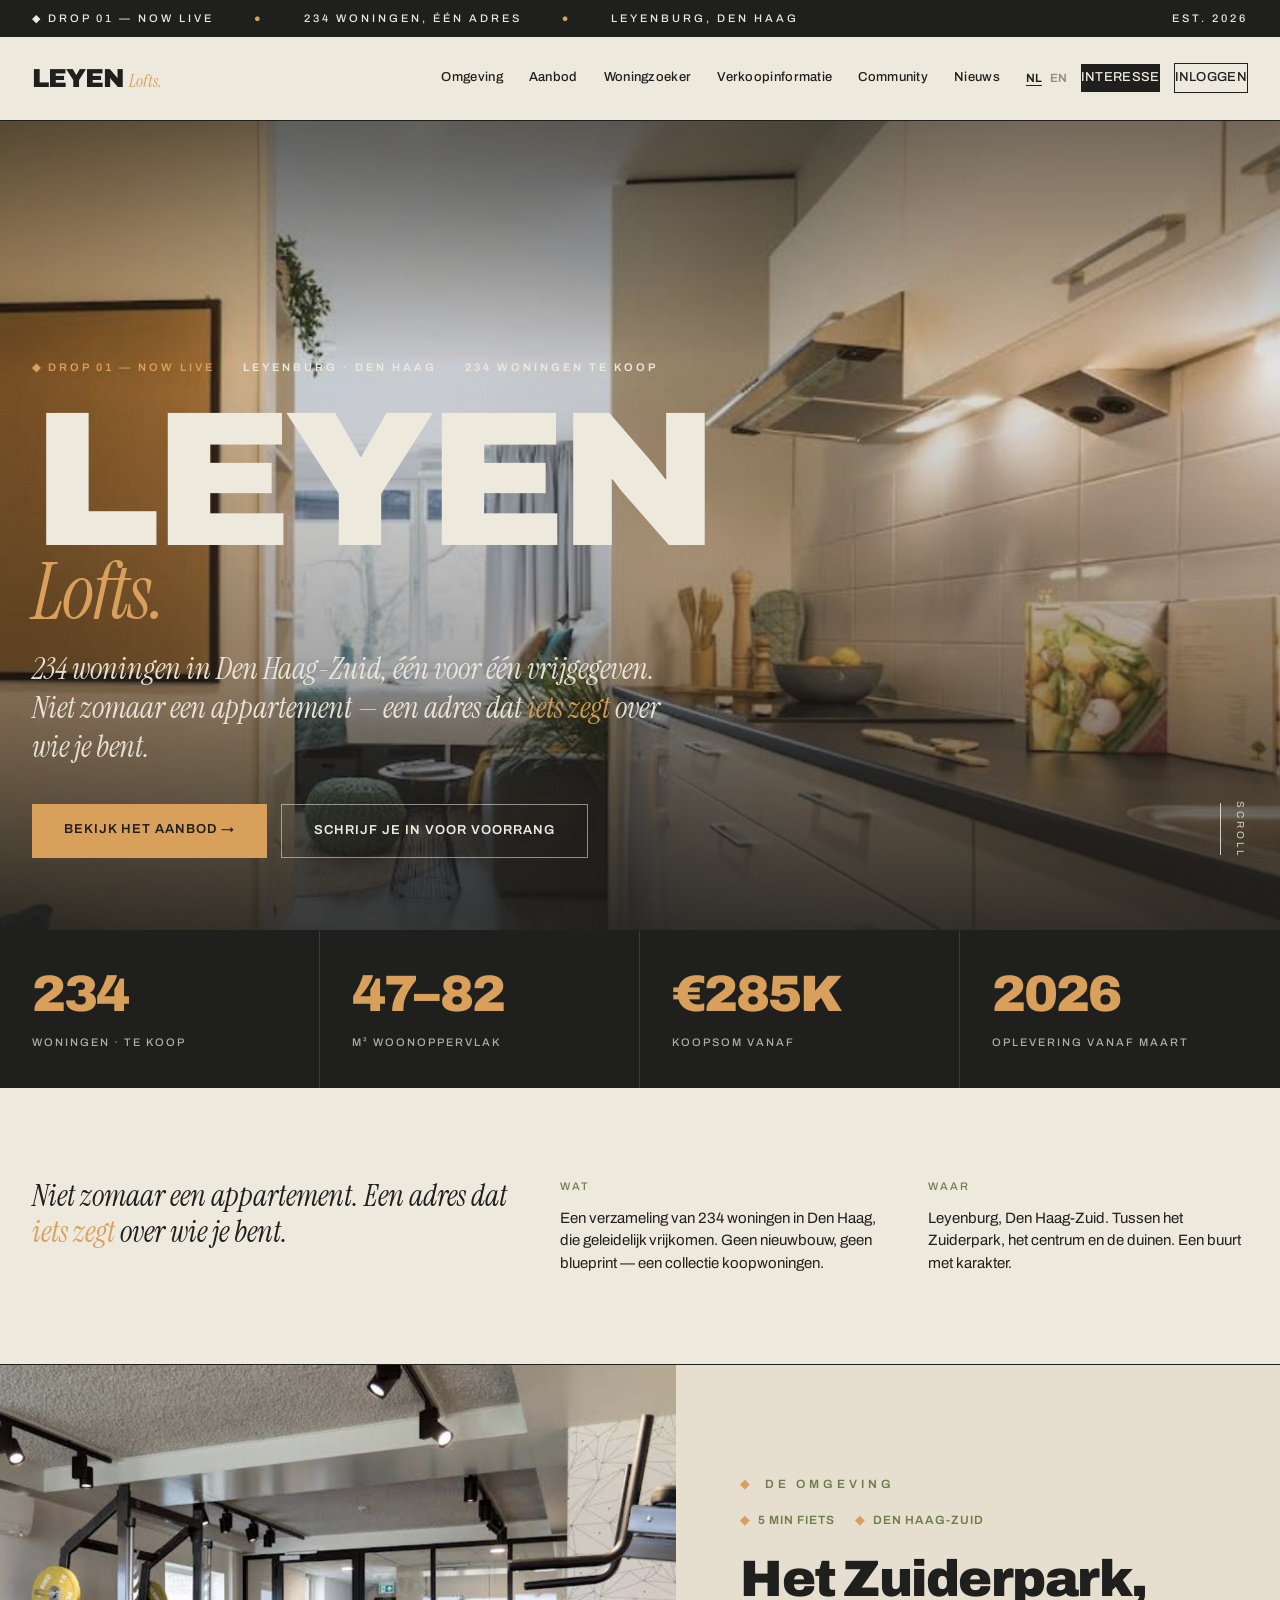
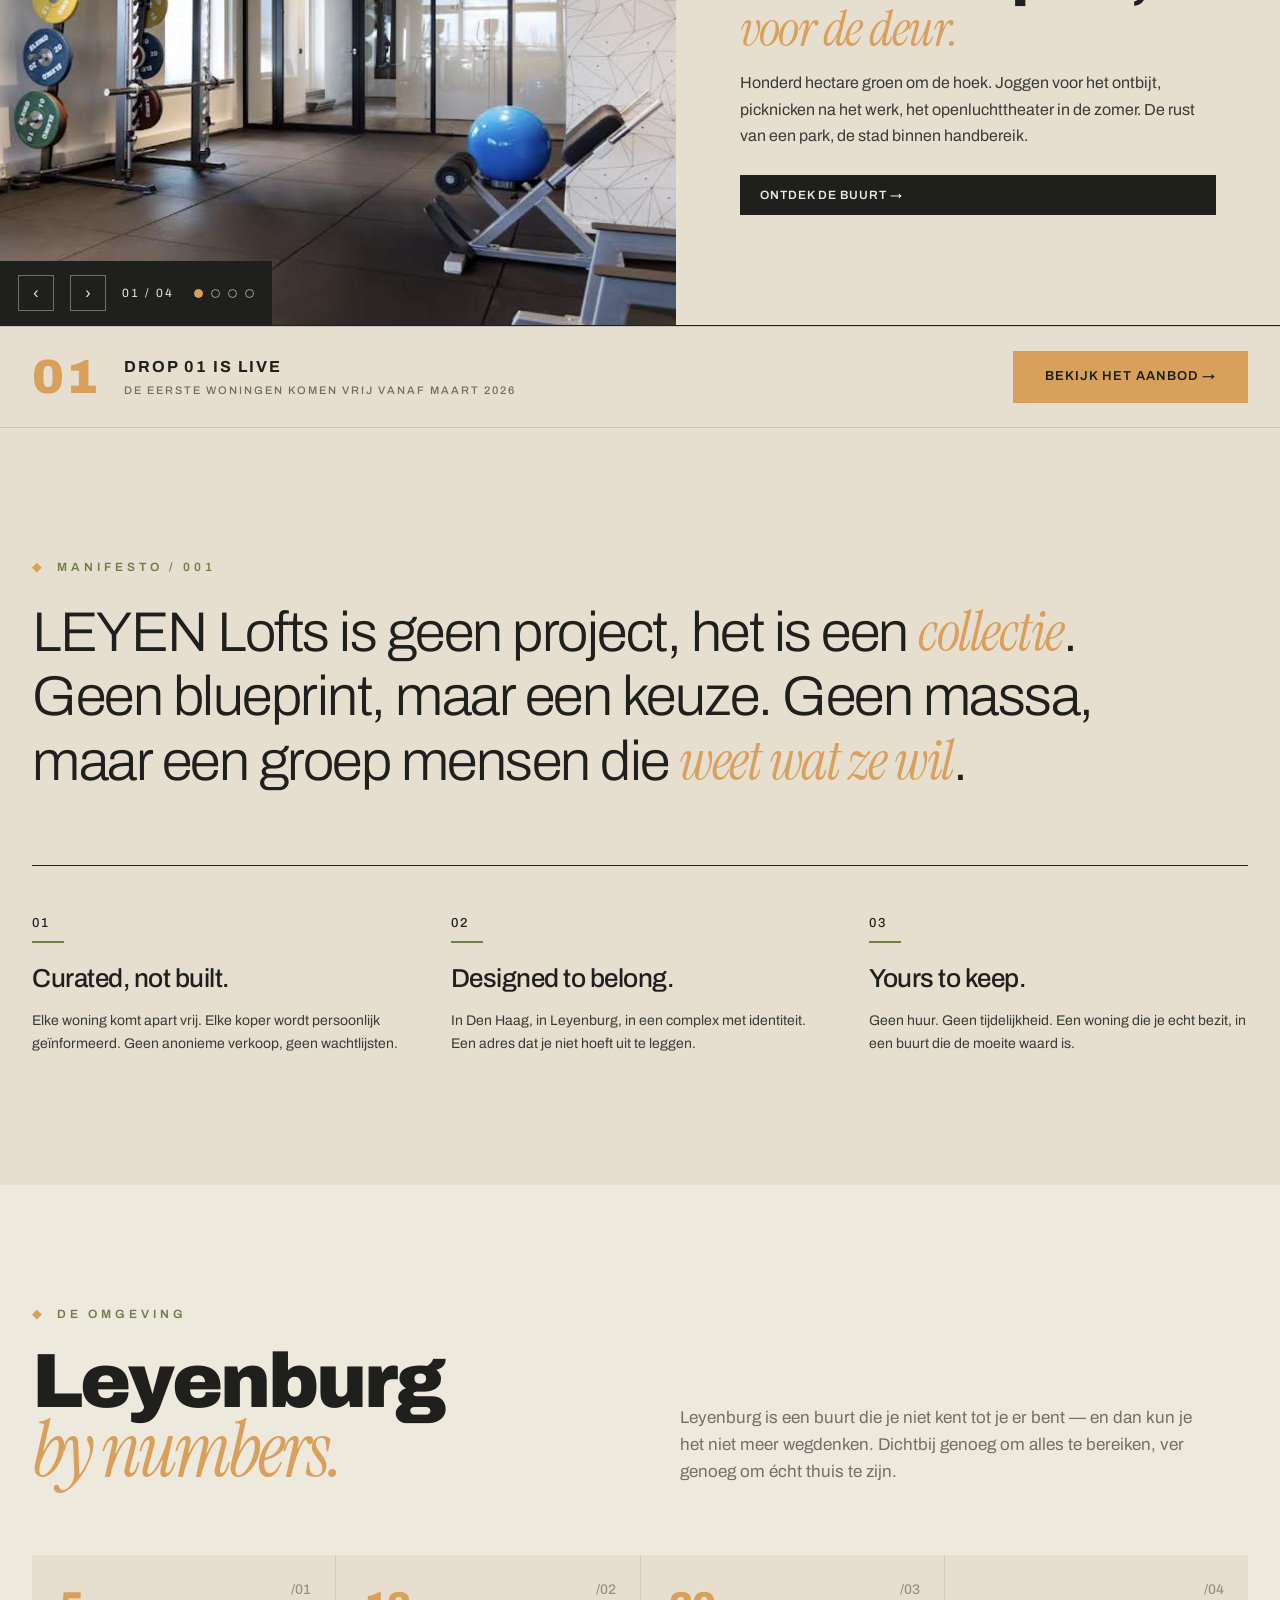
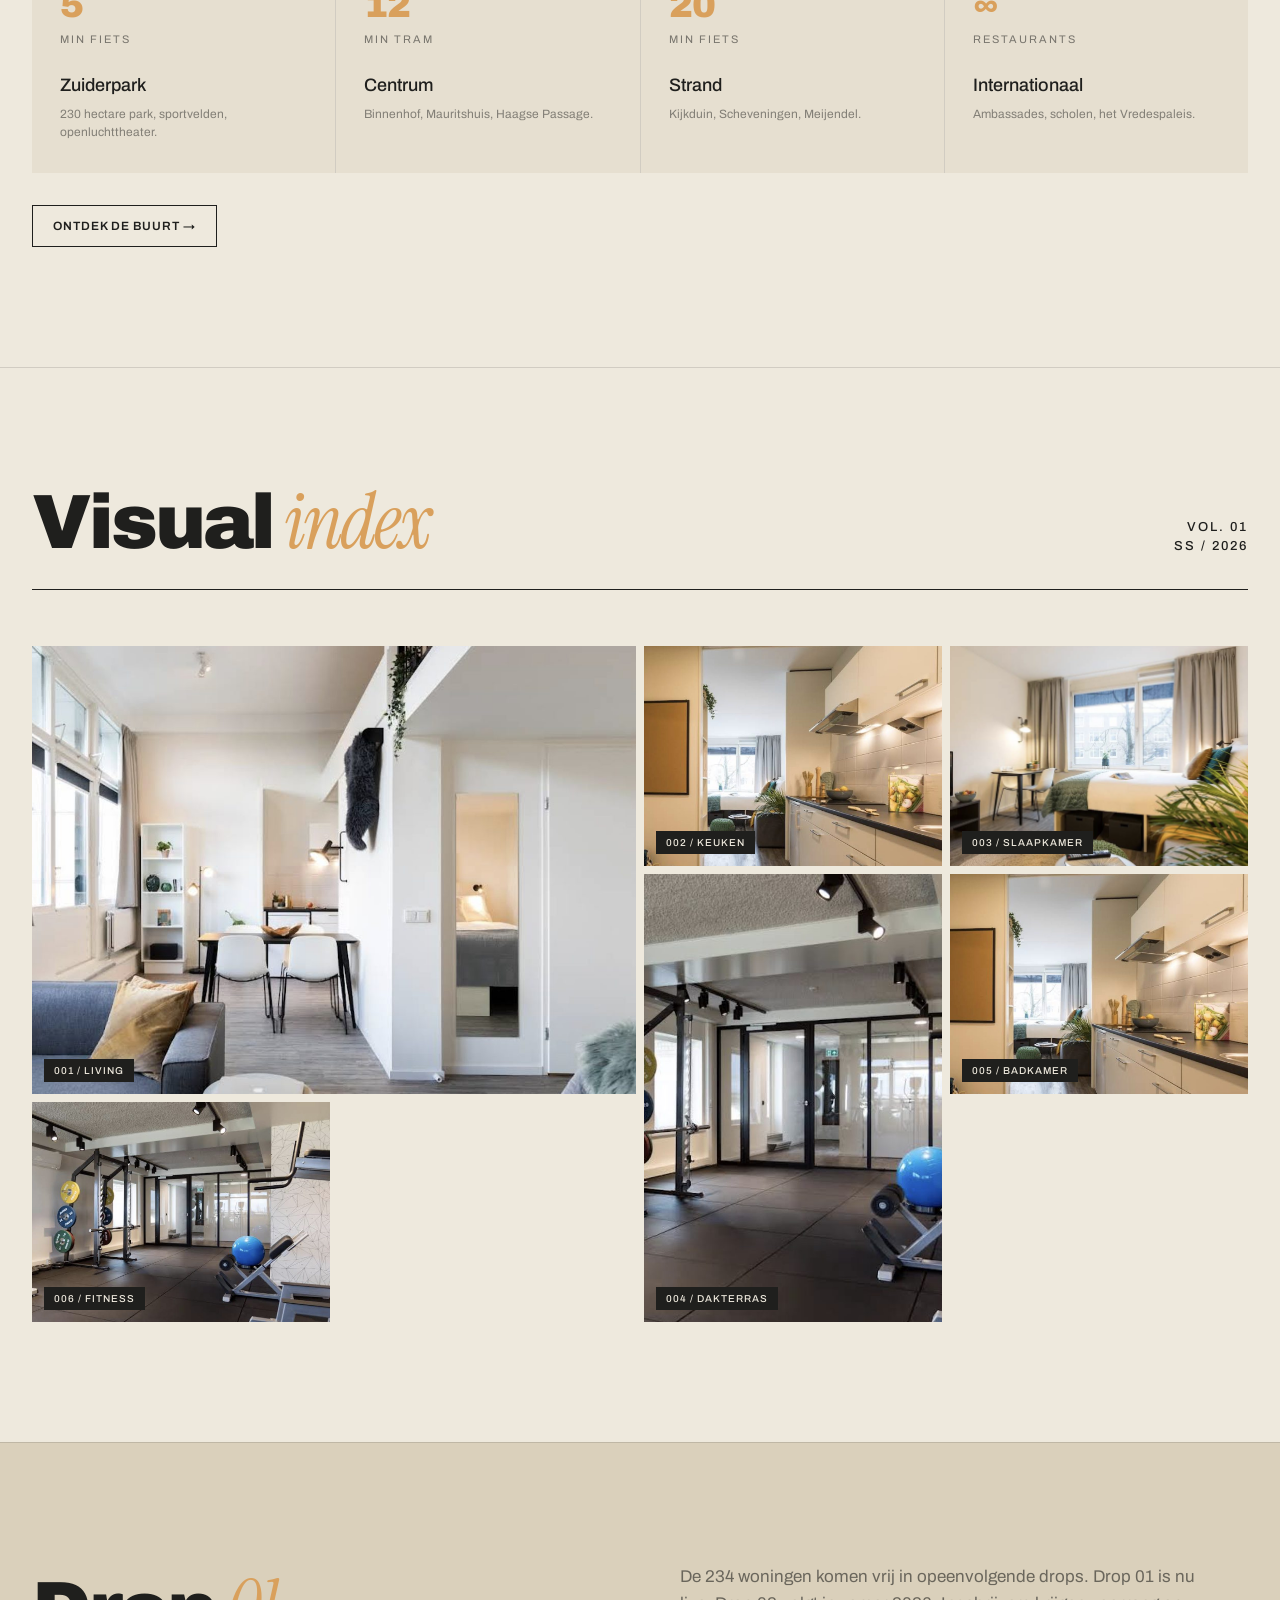
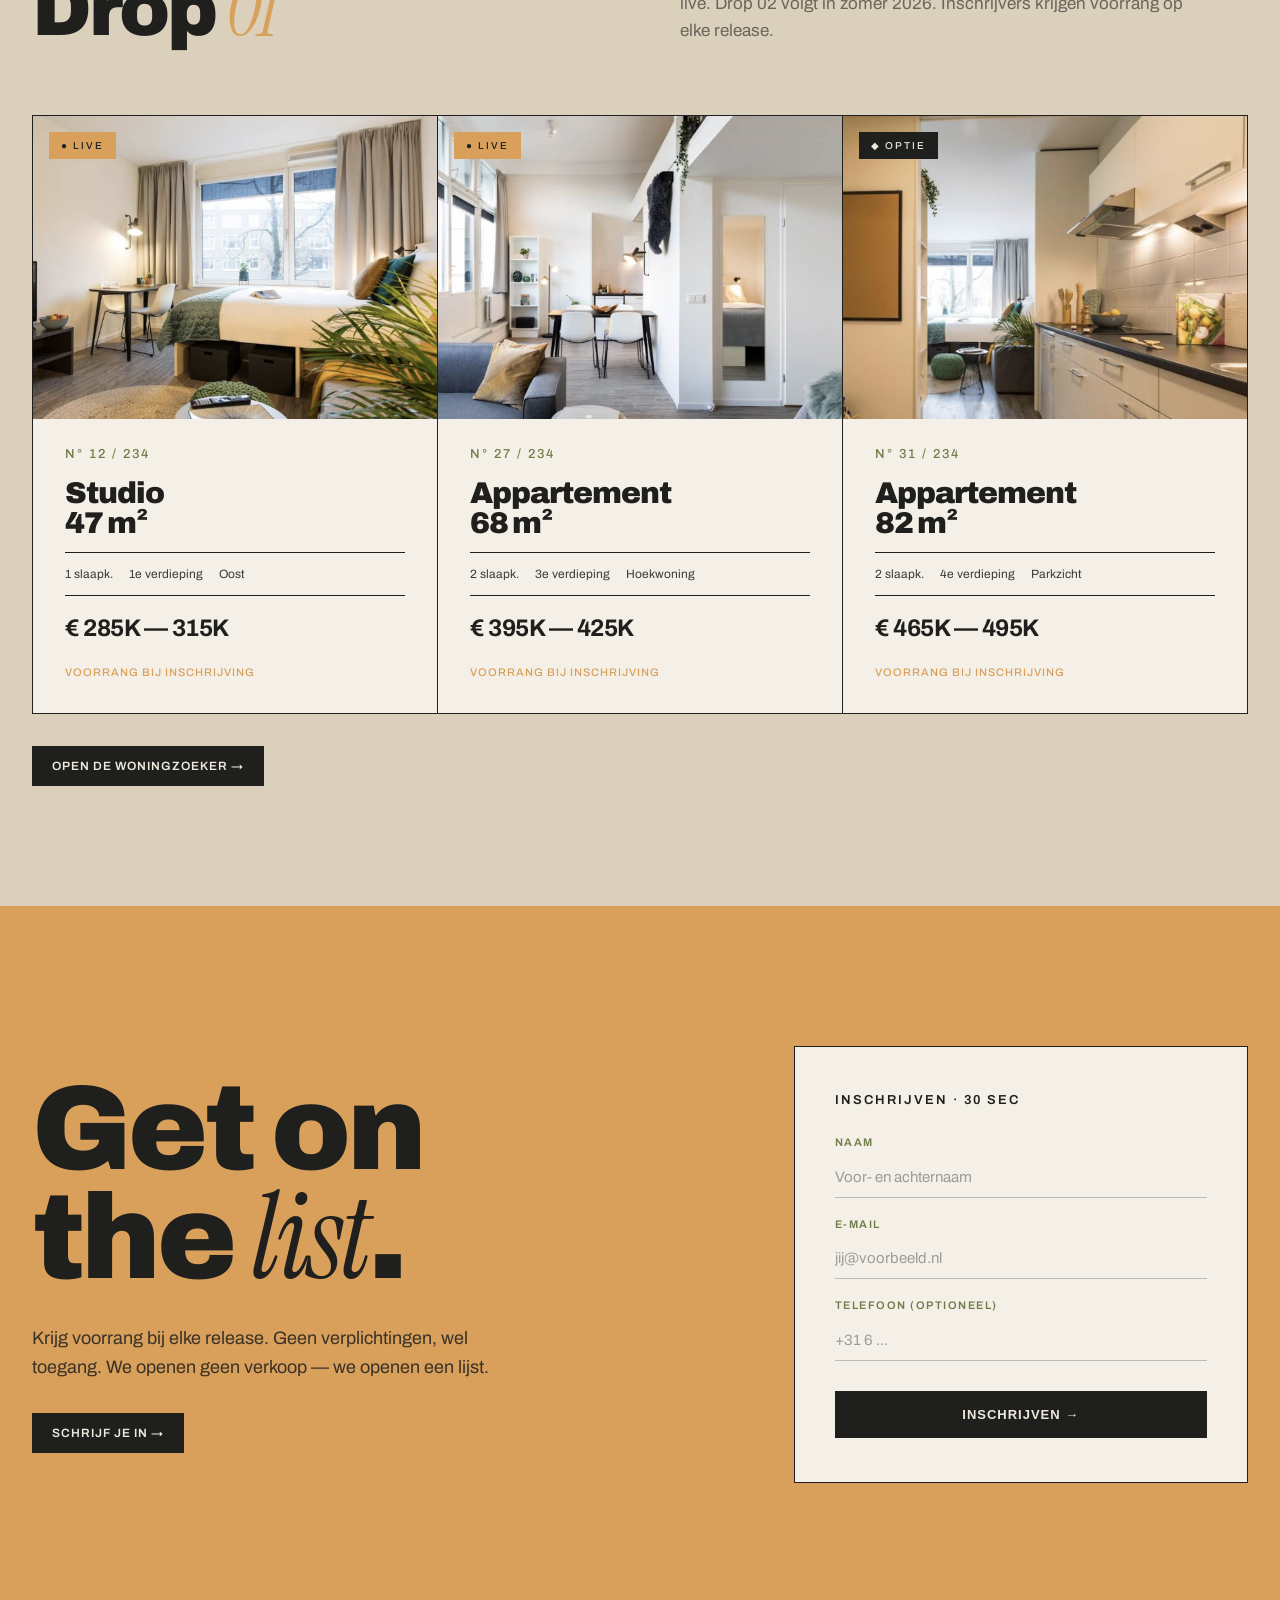
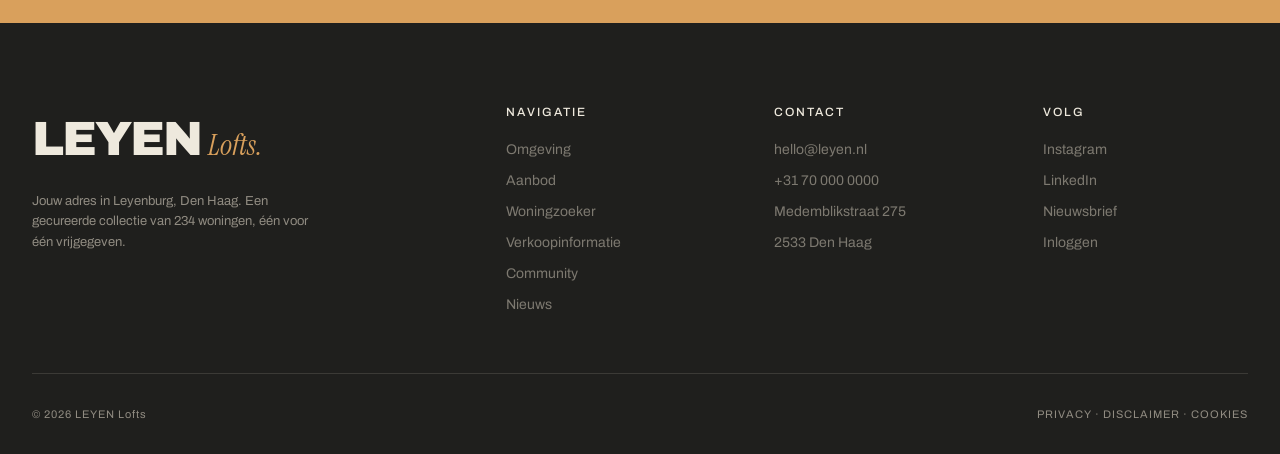
==== commit 776fd511: "Homepage: omgeving-slider (foto links, tekst rechts) hoog op de pagina - Slider met 4 omgeving-slide" ====
--- a/index.html
+++ b/index.html
@@ -104,6 +104,68 @@
   </div>
 </section>
 
+<section class="omg-slider" data-omg-slider aria-label="De omgeving in beeld">
+  <div class="omg-track">
+
+    <article class="omg-slide active">
+      <div class="omg-img o1" role="img" aria-label="Het Zuiderpark"></div>
+      <div class="omg-text">
+        <div class="eyebrow">De omgeving</div>
+        <div class="omg-meta"><span>5 min fiets</span><span>Den Haag-Zuid</span></div>
+        <h2>Het Zuiderpark, <em>voor de deur.</em></h2>
+        <p>Honderd hectare groen om de hoek. Joggen voor het ontbijt, picknicken na het werk, het openluchttheater in de zomer. De rust van een park, de stad binnen handbereik.</p>
+        <a class="btn-ink" href="omgeving.html">Ontdek de buurt →</a>
+      </div>
+    </article>
+
+    <article class="omg-slide">
+      <div class="omg-img o2" role="img" aria-label="Winkels en dagelijks leven in Leyenburg"></div>
+      <div class="omg-text">
+        <div class="eyebrow">De omgeving</div>
+        <div class="omg-meta"><span>Om de hoek</span><span>Dagelijks</span></div>
+        <h2>Alles dichtbij, <em>elke dag.</em></h2>
+        <p>Supermarkt, verse markt, bakker en terrasjes op loopafstand. Leyenburg is een buurt waar je de boodschappen lopend doet en de buren bij naam kent.</p>
+        <a class="btn-ink" href="omgeving.html">Ontdek de buurt →</a>
+      </div>
+    </article>
+
+    <article class="omg-slide">
+      <div class="omg-img o3" role="img" aria-label="Luchtfoto van Leyenburg met water en lanen"></div>
+      <div class="omg-text">
+        <div class="eyebrow">De omgeving</div>
+        <div class="omg-meta"><span>Water &amp; lanen</span><span>Leyenburg</span></div>
+        <h2>Brede lanen, <em>water en lucht.</em></h2>
+        <p>Naoorlogse architectuur met ruimte eromheen: volwassen bomen, grachten en stoepen waar kinderen spelen. Den Haag op zijn rustigst — en zijn slimst.</p>
+        <a class="btn-ink" href="omgeving.html">Ontdek de buurt →</a>
+      </div>
+    </article>
+
+    <article class="omg-slide">
+      <div class="omg-img o4" role="img" aria-label="Strand en duinen bij Den Haag"></div>
+      <div class="omg-text">
+        <div class="eyebrow">De omgeving</div>
+        <div class="omg-meta"><span>20 min fiets</span><span>Noordzee</span></div>
+        <h2>Het strand, <em>aan het eind van de rit.</em></h2>
+        <p>Kijkduin, Scheveningen en de duinen van Meijendel binnen een halfuur trappen. Zwemmen na het werk, koffie in de duinen, de zonsondergang als vast ritueel.</p>
+        <a class="btn-ink" href="omgeving.html">Ontdek de buurt →</a>
+      </div>
+    </article>
+
+  </div>
+
+  <div class="omg-controls">
+    <button class="omg-arrow" data-omg-prev aria-label="Vorige foto">‹</button>
+    <button class="omg-arrow" data-omg-next aria-label="Volgende foto">›</button>
+    <span class="omg-count" data-omg-count>01 / 04</span>
+    <div class="omg-dots">
+      <button class="omg-dot active" aria-label="Ga naar slide 1"></button>
+      <button class="omg-dot" aria-label="Ga naar slide 2"></button>
+      <button class="omg-dot" aria-label="Ga naar slide 3"></button>
+      <button class="omg-dot" aria-label="Ga naar slide 4"></button>
+    </div>
+  </div>
+</section>
+
 <div class="release-bar">
   <div class="release-bar-left">
     <div class="release-num">01</div>
--- a/assets/style.css
+++ b/assets/style.css
@@ -30,6 +30,12 @@
   --p-bathroom: url('img/bathroom.jpg');
   --p-studio: url('img/studio.jpg');
   --p-living2: url('img/living2.jpg');
+
+  /* Omgevingsfoto's voor de slider — drop deze bestanden in img/ om ze te tonen */
+  --omg-1: url('img/omgeving-zuiderpark.jpg');
+  --omg-2: url('img/omgeving-winkels.jpg');
+  --omg-3: url('img/omgeving-luchtfoto.jpg');
+  --omg-4: url('img/omgeving-strand.jpg');
 }
 
 /* Foto-helpers (semantisch benoemd → 1 plek om te wisselen) */
@@ -299,6 +305,38 @@
 /* Home intro band — behoudt het 'Wat / Waar'-statement onder de hero */
 .home-intro { background: var(--sand); padding: 90px 32px; }
 .home-intro-grid { display: grid; grid-template-columns: 1.5fr 1fr 1fr; gap: 48px; }
+
+/* =========================================================
+   OMGEVING SLIDER — foto links, tekst rechts, meerdere slides
+   ========================================================= */
+.omg-slider { position: relative; background: var(--bone); border-top: 1px solid var(--ink); border-bottom: 1px solid var(--ink); overflow: hidden; }
+.omg-track { position: relative; }
+.omg-slide { display: grid; grid-template-columns: 1.12fr 1fr; min-height: clamp(380px, 46vw, 560px); position: absolute; inset: 0; opacity: 0; visibility: hidden; transition: opacity 0.6s ease; }
+.omg-slide.active { position: relative; opacity: 1; visibility: visible; }
+.omg-img { background-size: cover; background-position: center; background-color: var(--sand-deep); }
+/* echte omgevingsfoto bovenop, bestaande foto eronder als fallback tot het bestand er staat */
+.omg-img.o1 { background-image: var(--omg-1), var(--p-rooftop); }
+.omg-img.o2 { background-image: var(--omg-2), var(--p-kitchen); }
+.omg-img.o3 { background-image: var(--omg-3), var(--p-facade); }
+.omg-img.o4 { background-image: var(--omg-4), var(--p-living); }
+.omg-text { padding: clamp(40px, 5vw, 80px); display: flex; flex-direction: column; justify-content: center; background: var(--bone); }
+.omg-text .eyebrow { margin-bottom: 18px; }
+.omg-text h2 { font-family: var(--display); font-weight: 900; font-size: clamp(30px, 4vw, 52px); line-height: 0.96; letter-spacing: -1.5px; margin-bottom: 16px; }
+.omg-text h2 em { font-family: var(--serif); font-style: italic; font-weight: 400; color: var(--rust); }
+.omg-text p { font-size: 16px; line-height: 1.65; color: var(--ink-soft); max-width: 460px; margin-bottom: 26px; }
+.omg-meta { display: flex; gap: 20px; flex-wrap: wrap; font-size: 12px; letter-spacing: 1px; text-transform: uppercase; color: var(--green); font-weight: 600; margin-bottom: 26px; }
+.omg-meta span::before { content: '◆'; color: var(--rust); margin-right: 8px; }
+
+/* bediening linksonder over de foto */
+.omg-controls { position: absolute; left: 0; bottom: 0; z-index: 6; display: flex; align-items: center; gap: 16px; background: var(--ink); padding: 14px 18px; }
+.omg-arrow { width: 36px; height: 36px; border: 1px solid rgba(238,233,221,0.4); background: transparent; color: var(--sand); cursor: pointer; font-size: 16px; line-height: 1; display: flex; align-items: center; justify-content: center; transition: all 0.2s; }
+.omg-arrow:hover { background: var(--rust); color: var(--ink); border-color: var(--rust); }
+.omg-arrow:focus-visible { outline: 2px solid var(--rust); outline-offset: 2px; }
+.omg-count { font-family: var(--display); font-size: 12px; letter-spacing: 2px; color: var(--sand); font-variant-numeric: tabular-nums; }
+.omg-dots { display: flex; gap: 8px; margin-left: 4px; }
+.omg-dot { width: 9px; height: 9px; border-radius: 50%; border: 1px solid rgba(238,233,221,0.6); background: transparent; cursor: pointer; padding: 0; transition: all 0.2s; }
+.omg-dot.active { background: var(--rust); border-color: var(--rust); }
+.omg-dot:focus-visible { outline: 2px solid var(--rust); outline-offset: 2px; }
 
 /* =========================================================
    RELEASE BAR
@@ -541,6 +579,9 @@
   .specbar-item:nth-child(1), .specbar-item:nth-child(2) { border-bottom: 1px solid rgba(238,233,221,0.14); }
   .home-intro { padding: 64px 24px; }
   .home-intro-grid { grid-template-columns: 1fr; gap: 28px; }
+  .omg-slide { grid-template-columns: 1fr; min-height: 0; }
+  .omg-img { min-height: clamp(240px, 56vw, 360px); }
+  .omg-text { padding: 40px 24px 72px; }
   .section { padding: 80px 24px; }
   .manifesto { padding: 80px 24px; }
   .manifesto-pillars { grid-template-columns: 1fr; gap: 32px; }
